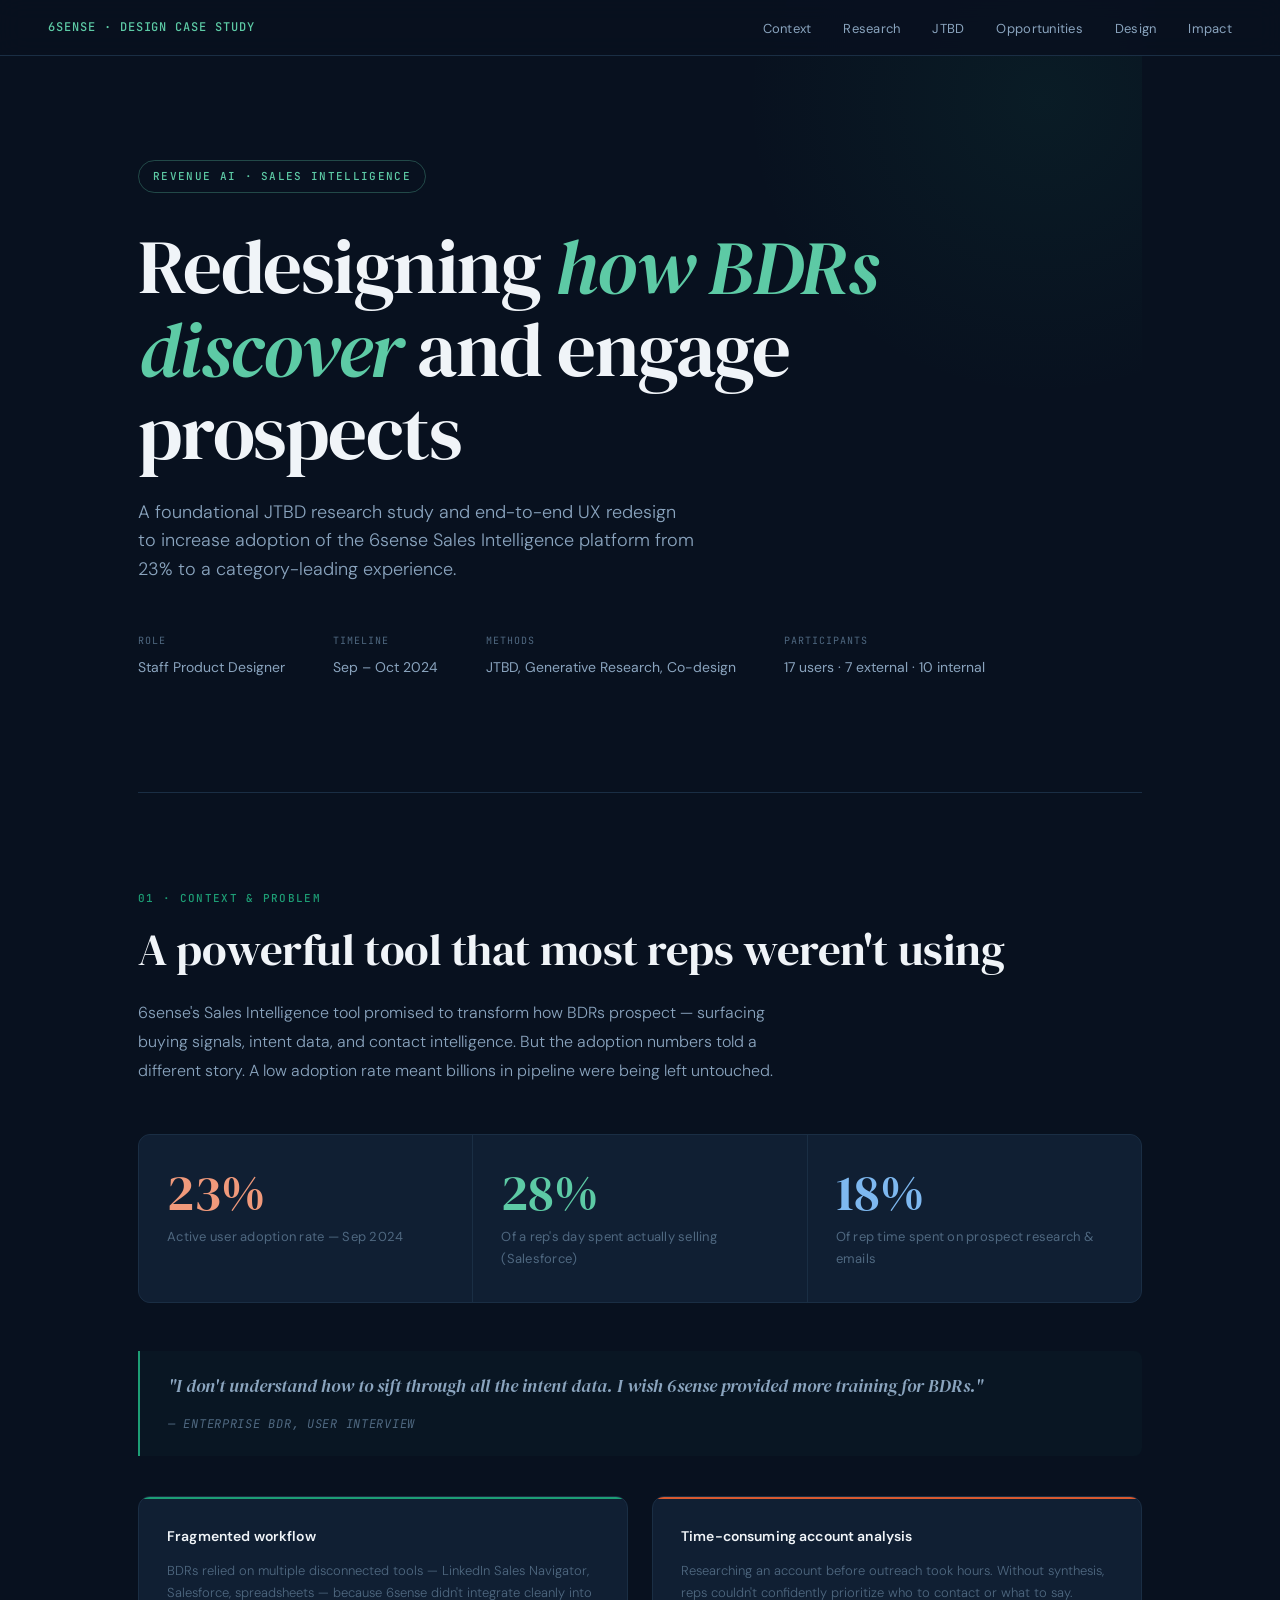
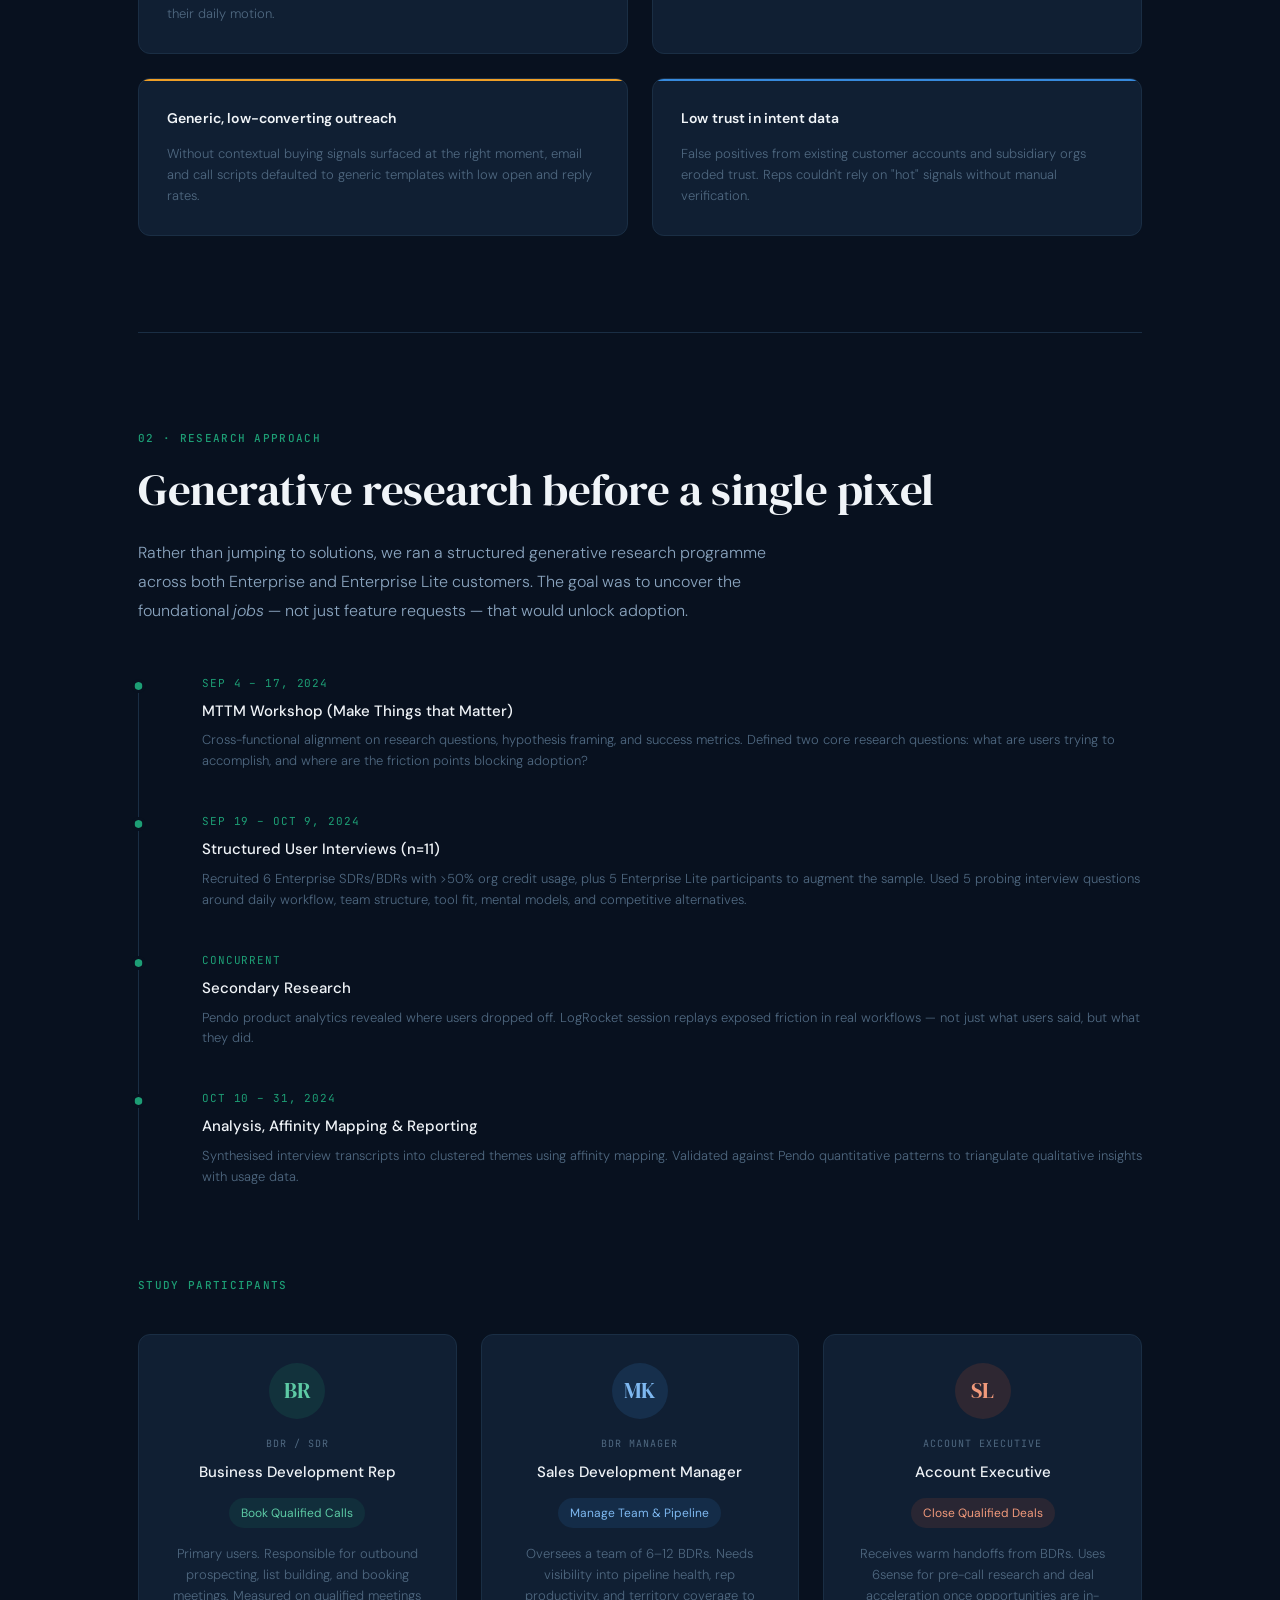
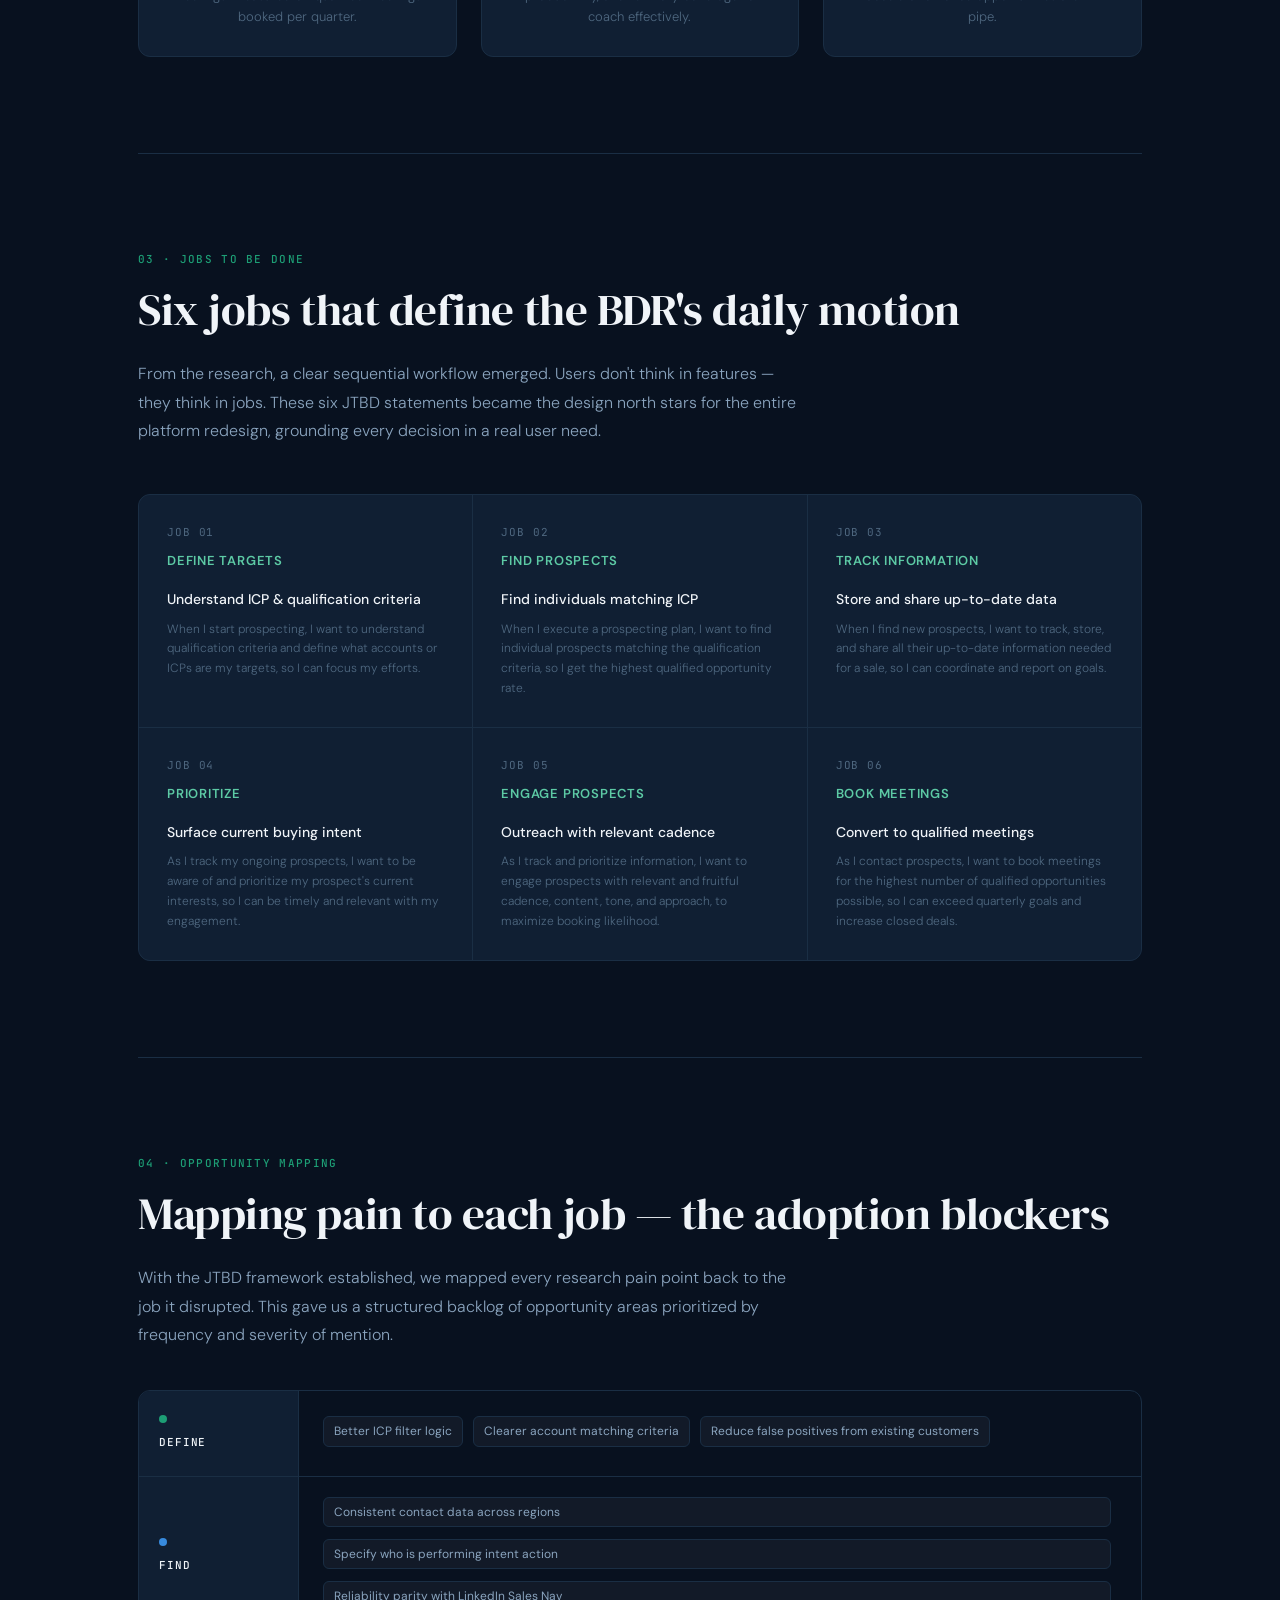
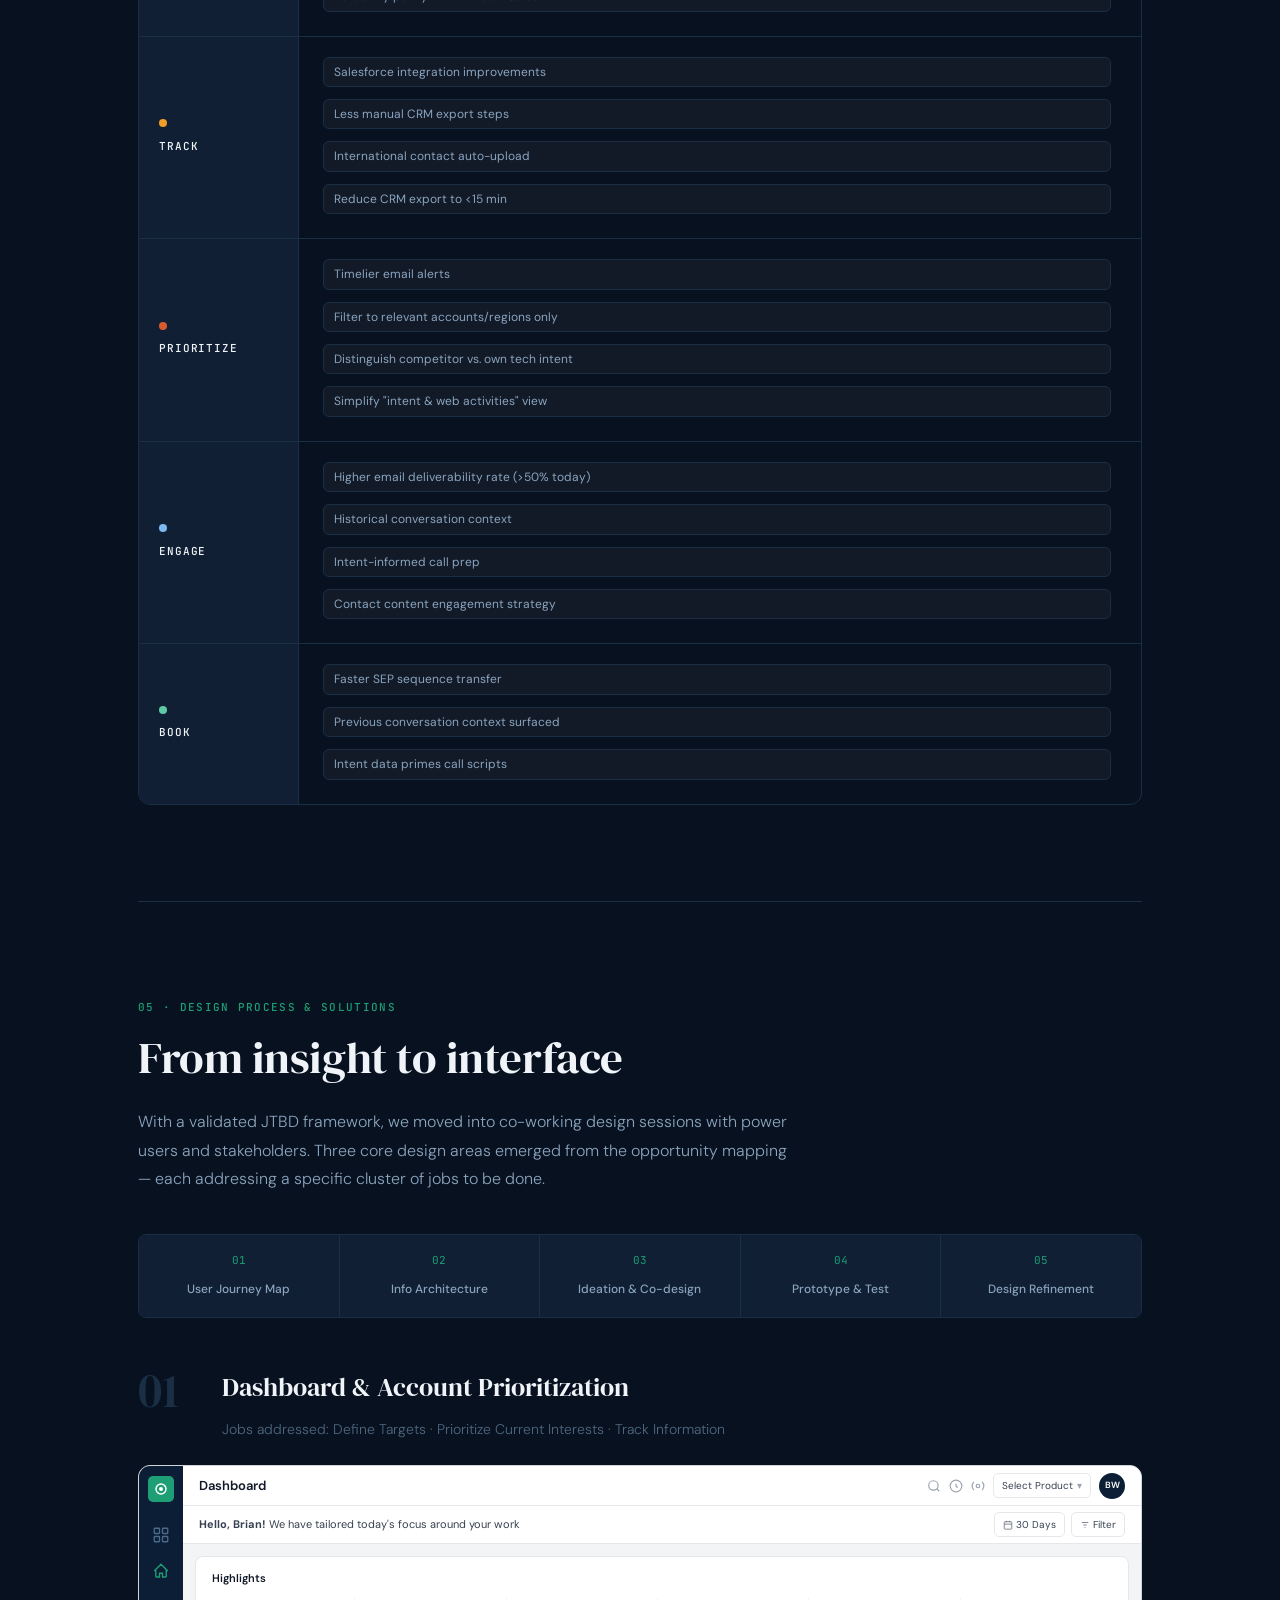
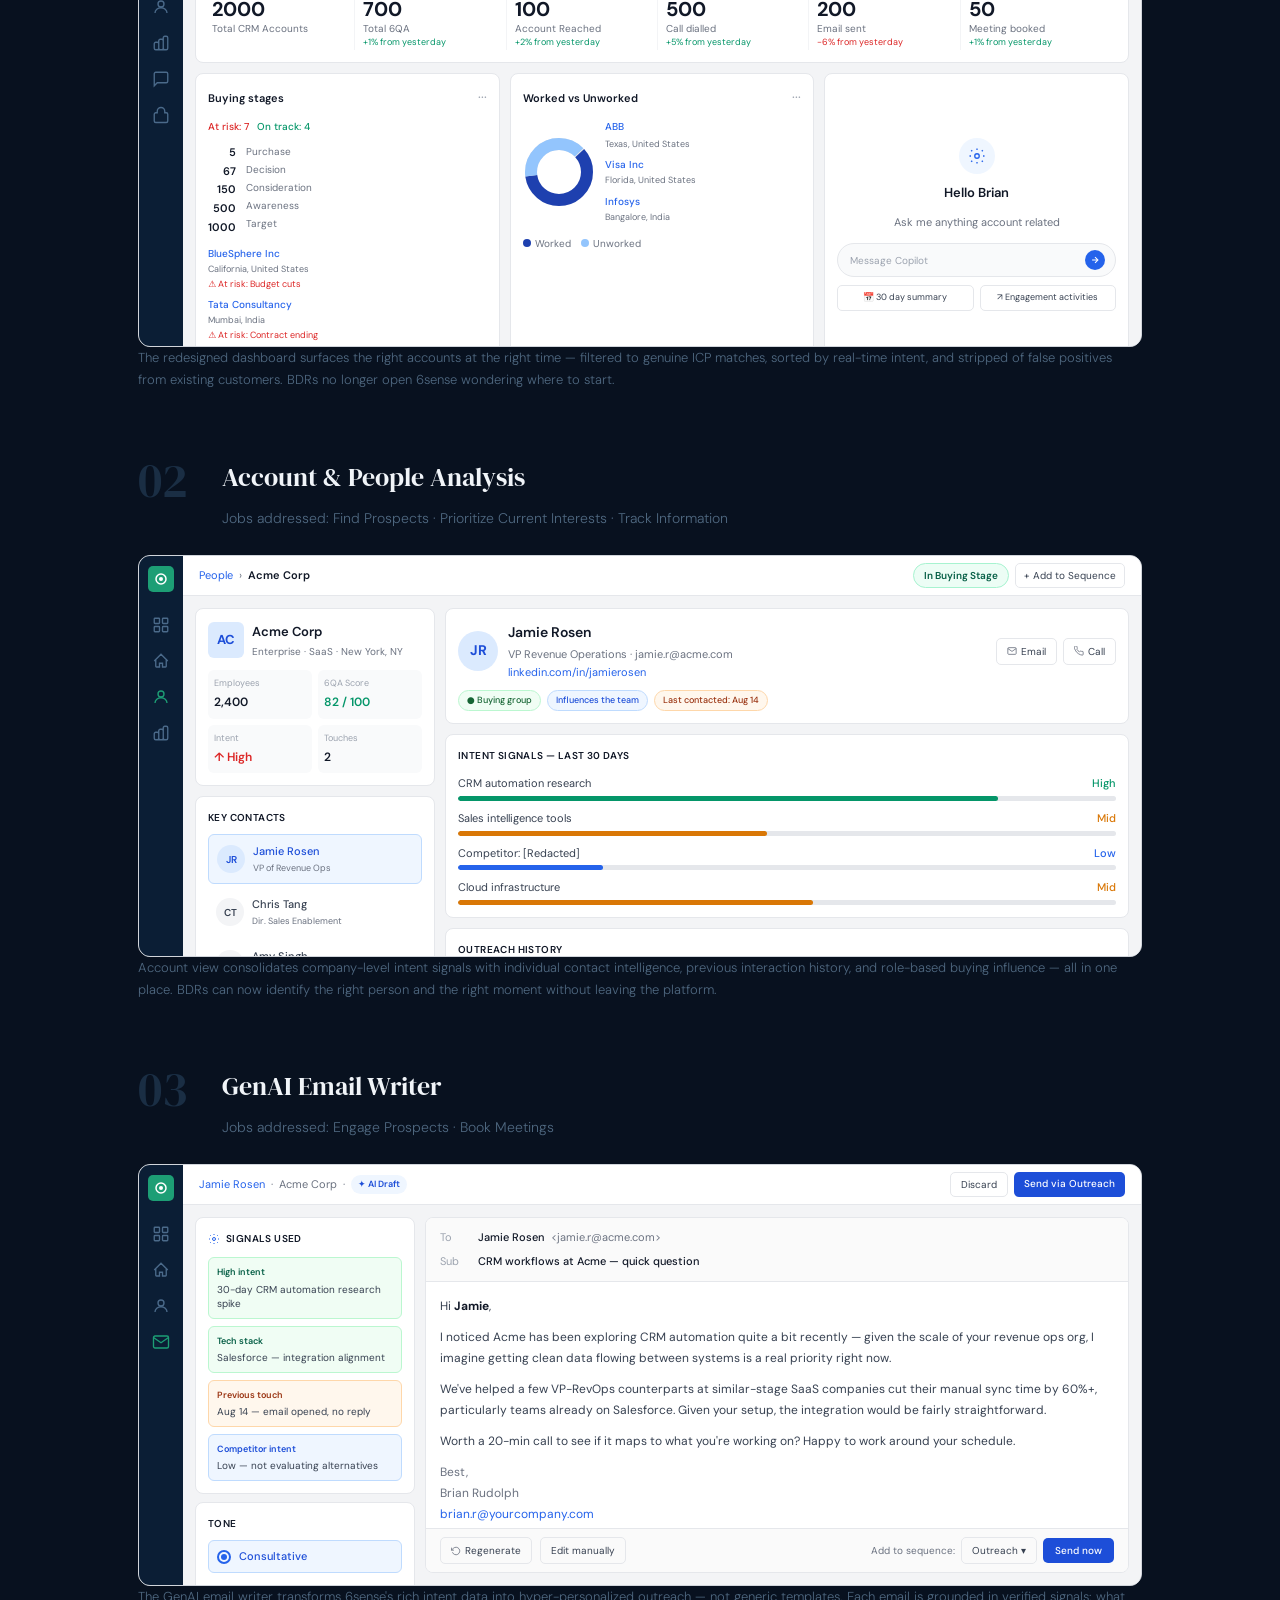
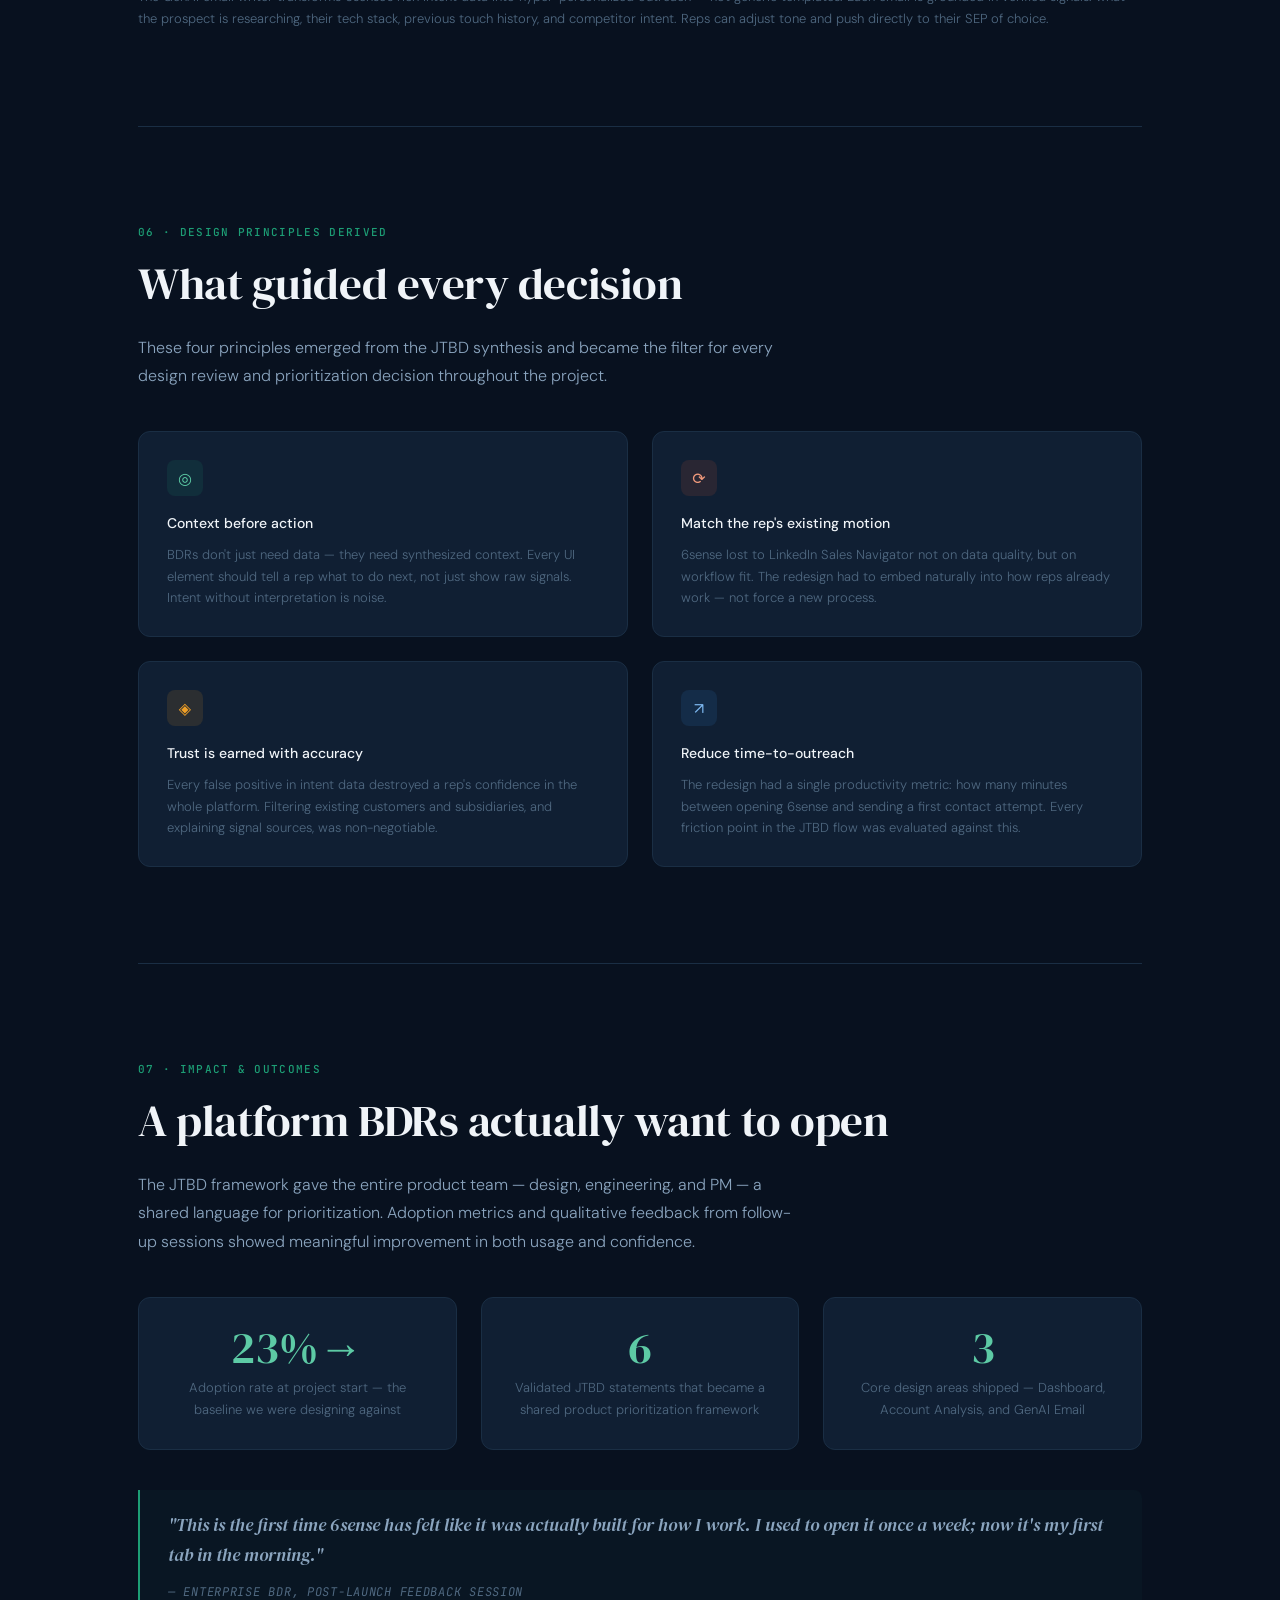
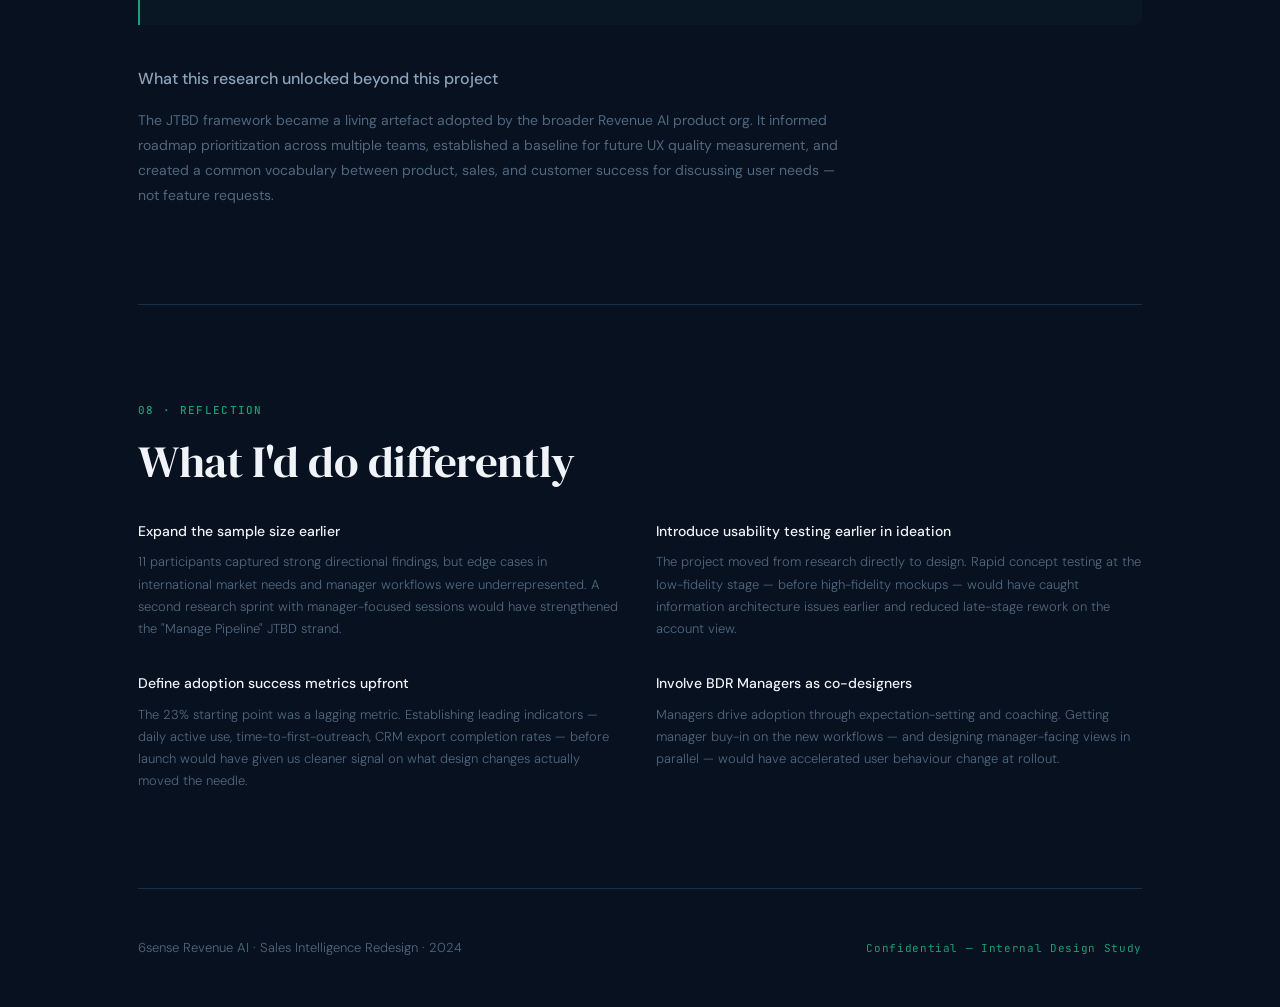
==== SourceFiles/6sense_SI_case_study.html @ 8a60b633 "uploaded new resume and cases" ====
<!DOCTYPE html>
<html lang="en">
<head>
<meta charset="UTF-8">
<meta name="viewport" content="width=device-width, initial-scale=1.0">
<title>6sense Sales Intelligence — Design Case Study</title>
<link href="https://fonts.googleapis.com/css2?family=DM+Serif+Display:ital@0;1&family=DM+Sans:wght@300;400;500;600&family=JetBrains+Mono:wght@400;500&display=swap" rel="stylesheet">
<style>
  *, *::before, *::after { box-sizing: border-box; margin: 0; padding: 0; }

  :root {
    --teal: #1D9E75;
    --teal-light: #5DCAA5;
    --teal-pale: #E1F5EE;
    --teal-deep: #0F6E56;
    --navy: #08111F;
    --navy-mid: #0D1E30;
    --navy-card: #101F33;
    --navy-border: #1A2E44;
    --text-primary: #F0F4F8;
    --text-secondary: #8AA4BE;
    --text-muted: #4F6880;
    --coral: #D85A30;
    --coral-light: #F0997B;
    --amber: #EF9F27;
    --blue: #378ADD;
    --font-display: 'DM Serif Display', Georgia, serif;
    --font-body: 'DM Sans', system-ui, sans-serif;
    --font-mono: 'JetBrains Mono', monospace;
  }

  html { scroll-behavior: smooth; }

  body {
    background: var(--navy);
    color: var(--text-primary);
    font-family: var(--font-body);
    font-size: 16px;
    line-height: 1.7;
    -webkit-font-smoothing: antialiased;
  }

  /* NAV */
  nav {
    position: fixed; top: 0; left: 0; right: 0; z-index: 100;
    background: rgba(8,17,31,0.88);
    backdrop-filter: blur(12px);
    border-bottom: 1px solid var(--navy-border);
    padding: 0 3rem;
    display: flex; align-items: center; justify-content: space-between;
    height: 56px;
  }
  .nav-logo {
    font-family: var(--font-mono);
    font-size: 12px; font-weight: 500;
    color: var(--teal-light);
    letter-spacing: 0.08em;
    text-transform: uppercase;
  }
  .nav-links {
    display: flex; gap: 2rem;
    list-style: none;
  }
  .nav-links a {
    font-size: 13px; font-weight: 400;
    color: var(--text-secondary);
    text-decoration: none;
    letter-spacing: 0.02em;
    transition: color 0.2s;
  }
  .nav-links a:hover { color: var(--text-primary); }

  /* LAYOUT */
  .page-wrap { max-width: 1100px; margin: 0 auto; padding: 0 3rem; }

  section { padding: 6rem 0; }

  /* HERO */
  .hero {
    padding-top: 10rem; padding-bottom: 7rem;
    border-bottom: 1px solid var(--navy-border);
    position: relative; overflow: hidden;
  }
  .hero::before {
    content: '';
    position: absolute; top: -200px; right: -200px;
    width: 600px; height: 600px;
    background: radial-gradient(circle, rgba(29,158,117,0.08) 0%, transparent 70%);
    pointer-events: none;
  }
  .hero-tag {
    display: inline-block;
    font-family: var(--font-mono);
    font-size: 11px; font-weight: 500;
    letter-spacing: 0.12em; text-transform: uppercase;
    color: var(--teal-light);
    border: 1px solid rgba(93,202,165,0.3);
    padding: 6px 14px; border-radius: 100px;
    margin-bottom: 2rem;
  }
  .hero h1 {
    font-family: var(--font-display);
    font-size: clamp(3rem, 6vw, 5rem);
    line-height: 1.08;
    font-weight: 400;
    letter-spacing: -0.02em;
    max-width: 780px;
    margin-bottom: 1.5rem;
  }
  .hero h1 em {
    color: var(--teal-light);
    font-style: italic;
  }
  .hero-sub {
    font-size: 18px; font-weight: 300;
    color: var(--text-secondary);
    max-width: 560px;
    line-height: 1.6;
    margin-bottom: 3rem;
  }
  .hero-meta {
    display: flex; gap: 3rem; flex-wrap: wrap;
  }
  .hero-meta-item label {
    display: block;
    font-family: var(--font-mono);
    font-size: 10px; letter-spacing: 0.1em; text-transform: uppercase;
    color: var(--text-muted); margin-bottom: 4px;
  }
  .hero-meta-item span {
    font-size: 14px; color: var(--text-secondary); font-weight: 400;
  }

  /* SECTION HEADERS */
  .section-label {
    font-family: var(--font-mono);
    font-size: 11px; font-weight: 500;
    letter-spacing: 0.12em; text-transform: uppercase;
    color: var(--teal);
    margin-bottom: 1rem;
  }
  .section-title {
    font-family: var(--font-display);
    font-size: clamp(2rem, 3.5vw, 2.8rem);
    line-height: 1.15;
    font-weight: 400;
    letter-spacing: -0.01em;
    margin-bottom: 1.5rem;
  }
  .section-body {
    font-size: 16px; font-weight: 300;
    color: var(--text-secondary);
    line-height: 1.8;
    max-width: 660px;
  }

  /* DIVIDER */
  .divider {
    border: none;
    border-top: 1px solid var(--navy-border);
    margin: 0;
  }

  /* STAT CARDS */
  .stat-grid {
    display: grid;
    grid-template-columns: repeat(3, 1fr);
    gap: 1px;
    background: var(--navy-border);
    border: 1px solid var(--navy-border);
    border-radius: 12px; overflow: hidden;
    margin: 3rem 0;
  }
  .stat-card {
    background: var(--navy-card);
    padding: 2rem 1.75rem;
  }
  .stat-card .num {
    font-family: var(--font-display);
    font-size: 3.2rem;
    line-height: 1; font-weight: 400;
    color: var(--teal-light);
    margin-bottom: 0.5rem;
  }
  .stat-card .num.warn { color: var(--coral-light); }
  .stat-card .num.blue { color: #7EB8F0; }
  .stat-card .label {
    font-size: 13px; color: var(--text-muted);
    font-weight: 400; letter-spacing: 0.02em;
  }

  /* PROBLEM PILLARS */
  .problem-grid {
    display: grid; grid-template-columns: 1fr 1fr;
    gap: 1.5rem; margin-top: 2.5rem;
  }
  .problem-card {
    background: var(--navy-card);
    border: 1px solid var(--navy-border);
    border-radius: 12px; padding: 1.75rem;
    position: relative; overflow: hidden;
  }
  .problem-card::before {
    content: '';
    position: absolute; top: 0; left: 0; right: 0;
    height: 2px;
  }
  .problem-card.p1::before { background: var(--teal); }
  .problem-card.p2::before { background: var(--coral); }
  .problem-card.p3::before { background: var(--amber); }
  .problem-card.p4::before { background: var(--blue); }
  .problem-card h4 {
    font-family: var(--font-body);
    font-size: 14px; font-weight: 600;
    color: var(--text-primary);
    margin-bottom: 0.75rem;
    letter-spacing: 0.01em;
  }
  .problem-card p {
    font-size: 13px; color: var(--text-muted);
    line-height: 1.65; font-weight: 300;
  }

  /* RESEARCH PROCESS TIMELINE */
  .timeline {
    position: relative;
    padding-left: 2rem;
    margin-top: 3rem;
  }
  .timeline::before {
    content: '';
    position: absolute; left: 0; top: 8px; bottom: 8px;
    width: 1px; background: var(--navy-border);
  }
  .tl-item {
    position: relative;
    padding: 0 0 2.5rem 2rem;
  }
  .tl-item::before {
    content: '';
    position: absolute; left: -2rem; top: 8px;
    width: 8px; height: 8px;
    border-radius: 50%;
    background: var(--teal);
    transform: translateX(-3.5px);
    outline: 3px solid var(--navy);
  }
  .tl-item .tl-date {
    font-family: var(--font-mono);
    font-size: 11px; letter-spacing: 0.08em;
    text-transform: uppercase;
    color: var(--teal);
    margin-bottom: 0.4rem;
  }
  .tl-item h4 {
    font-size: 15px; font-weight: 500;
    color: var(--text-primary); margin-bottom: 0.4rem;
  }
  .tl-item p {
    font-size: 13px; color: var(--text-muted);
    font-weight: 300; line-height: 1.6;
  }

  /* PERSONAS */
  .persona-grid {
    display: grid; grid-template-columns: repeat(3, 1fr);
    gap: 1.5rem; margin-top: 2.5rem;
  }
  .persona-card {
    background: var(--navy-card);
    border: 1px solid var(--navy-border);
    border-radius: 12px; padding: 1.75rem;
    text-align: center;
  }
  .persona-avatar {
    width: 56px; height: 56px; border-radius: 50%;
    margin: 0 auto 1rem;
    display: flex; align-items: center; justify-content: center;
    font-family: var(--font-display);
    font-size: 1.4rem; font-weight: 400;
  }
  .persona-avatar.av1 { background: rgba(29,158,117,0.15); color: var(--teal-light); }
  .persona-avatar.av2 { background: rgba(55,138,221,0.15); color: #7EB8F0; }
  .persona-avatar.av3 { background: rgba(216,90,48,0.15); color: var(--coral-light); }
  .persona-card .role {
    font-family: var(--font-mono);
    font-size: 10px; letter-spacing: 0.1em; text-transform: uppercase;
    color: var(--text-muted); margin-bottom: 0.5rem;
  }
  .persona-card h4 { font-size: 15px; font-weight: 500; margin-bottom: 0.75rem; }
  .persona-card .goal-tag {
    display: inline-block;
    font-size: 12px; font-weight: 400;
    padding: 5px 12px; border-radius: 100px;
    margin-bottom: 1rem;
  }
  .persona-card.pc1 .goal-tag { background: rgba(29,158,117,0.12); color: var(--teal-light); }
  .persona-card.pc2 .goal-tag { background: rgba(55,138,221,0.12); color: #7EB8F0; }
  .persona-card.pc3 .goal-tag { background: rgba(216,90,48,0.12); color: var(--coral-light); }
  .persona-card p { font-size: 13px; color: var(--text-muted); line-height: 1.6; font-weight: 300; }

  /* JTBD FLOW */
  .jtbd-flow {
    margin-top: 3rem;
    display: grid; grid-template-columns: repeat(3, 1fr);
    gap: 1px; background: var(--navy-border);
    border: 1px solid var(--navy-border); border-radius: 12px; overflow: hidden;
  }
  .jtbd-card {
    background: var(--navy-card);
    padding: 1.75rem;
    position: relative;
  }
  .jtbd-num {
    font-family: var(--font-mono);
    font-size: 11px; color: var(--text-muted);
    letter-spacing: 0.08em; margin-bottom: 0.5rem;
  }
  .jtbd-label {
    font-size: 13px; font-weight: 600;
    letter-spacing: 0.06em; text-transform: uppercase;
    color: var(--teal-light); margin-bottom: 1rem;
  }
  .jtbd-card h4 {
    font-size: 14px; font-weight: 500;
    color: var(--text-primary); margin-bottom: 0.5rem;
  }
  .jtbd-card p {
    font-size: 12px; color: var(--text-muted);
    line-height: 1.65; font-weight: 300;
  }

  /* OPPORTUNITIES */
  .opp-table {
    margin-top: 2.5rem;
    border: 1px solid var(--navy-border); border-radius: 12px; overflow: hidden;
  }
  .opp-row {
    display: grid; grid-template-columns: 160px 1fr;
    border-bottom: 1px solid var(--navy-border);
  }
  .opp-row:last-child { border-bottom: none; }
  .opp-phase {
    background: var(--navy-card);
    padding: 1.5rem 1.25rem;
    border-right: 1px solid var(--navy-border);
    display: flex; flex-direction: column; justify-content: center;
  }
  .opp-phase .phase-dot {
    width: 8px; height: 8px; border-radius: 50%;
    margin-bottom: 0.6rem;
  }
  .opp-phase .phase-name {
    font-family: var(--font-mono);
    font-size: 11px; letter-spacing: 0.08em;
    text-transform: uppercase; color: var(--text-primary);
    font-weight: 500;
  }
  .opp-items {
    padding: 1.25rem 1.5rem;
    display: flex; flex-direction: column; gap: 0.5rem;
    justify-content: center;
  }
  .opp-tag {
    display: inline-block;
    font-size: 12px; font-weight: 400;
    color: var(--text-secondary);
    background: rgba(255,255,255,0.04);
    border: 1px solid var(--navy-border);
    padding: 4px 10px; border-radius: 6px;
    margin-right: 6px; margin-bottom: 4px;
    white-space: nowrap;
  }

  /* DESIGN SOLUTIONS */
  .solution-block {
    margin-bottom: 4rem;
  }
  .solution-block:last-child { margin-bottom: 0; }
  .solution-header {
    display: flex; align-items: flex-start;
    gap: 1.5rem; margin-bottom: 1.5rem;
  }
  .solution-num {
    font-family: var(--font-display);
    font-size: 3rem; font-weight: 400;
    color: var(--navy-border);
    line-height: 1; min-width: 60px;
    user-select: none;
  }
  .solution-header-text h3 {
    font-family: var(--font-display);
    font-size: 1.6rem; font-weight: 400;
    color: var(--text-primary); margin-bottom: 0.5rem;
  }
  .solution-header-text p {
    font-size: 14px; color: var(--text-muted); font-weight: 300;
  }

  .mockup-frame {
    background: var(--navy-card);
    border: 1px solid var(--navy-border);
    border-radius: 12px; overflow: hidden;
    margin-bottom: 1.5rem;
  }
  .mockup-bar {
    height: 36px;
    background: var(--navy-mid);
    border-bottom: 1px solid var(--navy-border);
    display: flex; align-items: center; padding: 0 1rem; gap: 6px;
  }
  .dot { width: 10px; height: 10px; border-radius: 50%; }
  .dot.r { background: rgba(255,95,87,0.6); }
  .dot.y { background: rgba(255,189,46,0.6); }
  .dot.g { background: rgba(40,200,64,0.6); }
  .mockup-url {
    flex: 1; background: rgba(255,255,255,0.05);
    border-radius: 4px; height: 20px;
    display: flex; align-items: center; padding: 0 10px;
    font-family: var(--font-mono); font-size: 10px; color: var(--text-muted);
  }
  .mockup-body { padding: 1.5rem; }

  /* DASHBOARD MOCKUP */
  .db-grid { display: grid; grid-template-columns: 1fr 1fr 1fr; gap: 1px; }
  .db-metric {
    background: rgba(255,255,255,0.03);
    border: 1px solid var(--navy-border);
    border-radius: 8px; padding: 1rem;
  }
  .db-metric .db-label { font-size: 10px; color: var(--text-muted); letter-spacing: 0.06em; text-transform: uppercase; margin-bottom: 4px; }
  .db-metric .db-val { font-family: var(--font-display); font-size: 1.8rem; color: var(--teal-light); }
  .db-metric .db-sub { font-size: 11px; color: var(--text-muted); margin-top: 2px; }
  .db-accounts { margin-top: 1.5rem; }
  .db-row {
    display: grid; grid-template-columns: 1fr 80px 80px 90px;
    gap: 1rem; padding: 0.7rem 0;
    border-bottom: 1px solid rgba(255,255,255,0.04);
    align-items: center; font-size: 12px;
  }
  .db-row.header { color: var(--text-muted); font-size: 11px; letter-spacing: 0.04em; }
  .db-row .acct-name { font-weight: 500; color: var(--text-primary); font-size: 13px; }
  .db-row .acct-name span { display: block; font-size: 11px; color: var(--text-muted); font-weight: 300; }
  .badge {
    display: inline-block; padding: 3px 9px; border-radius: 100px;
    font-size: 11px; font-weight: 500; text-align: center;
  }
  .badge.hot { background: rgba(216,90,48,0.15); color: var(--coral-light); }
  .badge.warm { background: rgba(239,159,39,0.15); color: var(--amber); }
  .badge.cold { background: rgba(55,138,221,0.12); color: #7EB8F0; }

  /* EMAIL MOCKUP */
  .email-wrap { display: grid; grid-template-columns: 1fr 1fr; gap: 1rem; }
  .email-panel { background: rgba(255,255,255,0.025); border: 1px solid var(--navy-border); border-radius: 8px; padding: 1rem; }
  .email-panel .ep-label { font-size: 10px; color: var(--teal); letter-spacing: 0.08em; text-transform: uppercase; font-weight: 500; margin-bottom: 0.75rem; }
  .signal-item { display: flex; gap: 8px; margin-bottom: 0.6rem; align-items: flex-start; }
  .signal-dot { width: 6px; height: 6px; border-radius: 50%; background: var(--teal); margin-top: 7px; flex-shrink: 0; }
  .signal-item p { font-size: 12px; color: var(--text-muted); line-height: 1.5; }
  .email-preview { font-size: 12px; color: var(--text-secondary); line-height: 1.7; font-weight: 300; }
  .email-preview .sub { font-weight: 500; color: var(--text-primary); margin-bottom: 0.5rem; font-size: 13px; }
  .email-preview .hi { color: var(--teal-light); font-weight: 500; }

  /* INSIGHTS */
  .insight-grid {
    display: grid; grid-template-columns: 1fr 1fr;
    gap: 1.5rem; margin-top: 2.5rem;
  }
  .insight-card {
    border: 1px solid var(--navy-border);
    border-radius: 12px; padding: 1.75rem;
    background: var(--navy-card);
  }
  .insight-icon {
    width: 36px; height: 36px; border-radius: 8px;
    margin-bottom: 1rem;
    display: flex; align-items: center; justify-content: center;
    font-size: 16px;
  }
  .insight-icon.ic1 { background: rgba(29,158,117,0.12); color: var(--teal-light); }
  .insight-icon.ic2 { background: rgba(216,90,48,0.12); color: var(--coral-light); }
  .insight-icon.ic3 { background: rgba(239,159,39,0.12); color: var(--amber); }
  .insight-icon.ic4 { background: rgba(55,138,221,0.12); color: #7EB8F0; }
  .insight-card h4 { font-size: 14px; font-weight: 500; color: var(--text-primary); margin-bottom: 0.5rem; }
  .insight-card p { font-size: 13px; color: var(--text-muted); line-height: 1.65; font-weight: 300; }

  /* QUOTE BLOCK */
  .quote-block {
    border-left: 2px solid var(--teal);
    padding: 1.25rem 1.75rem;
    margin: 2rem 0;
    background: rgba(29,158,117,0.04);
    border-radius: 0 8px 8px 0;
  }
  .quote-block p {
    font-family: var(--font-display);
    font-size: 1.15rem; font-weight: 400;
    font-style: italic;
    color: var(--text-secondary); line-height: 1.6;
    margin-bottom: 0.5rem;
  }
  .quote-block cite {
    font-size: 12px; color: var(--text-muted);
    font-family: var(--font-mono);
    letter-spacing: 0.06em; text-transform: uppercase;
  }

  /* IMPACT */
  .impact-row {
    display: grid; grid-template-columns: 1fr 1fr 1fr;
    gap: 1.5rem; margin-top: 2.5rem;
  }
  .impact-card {
    background: var(--navy-card);
    border: 1px solid var(--navy-border);
    border-radius: 12px; padding: 1.75rem; text-align: center;
  }
  .impact-card .big { 
    font-family: var(--font-display);
    font-size: 2.8rem; font-weight: 400; line-height: 1;
    color: var(--teal-light); margin-bottom: 0.4rem;
  }
  .impact-card .desc { font-size: 13px; color: var(--text-muted); font-weight: 300; }

  /* PROCESS BAR */
  .process-bar {
    display: flex; gap: 0;
    margin-top: 2.5rem; margin-bottom: 3rem;
    border: 1px solid var(--navy-border); border-radius: 8px; overflow: hidden;
  }
  .process-step {
    flex: 1; padding: 1rem;
    background: var(--navy-card);
    border-right: 1px solid var(--navy-border);
    text-align: center;
    position: relative;
  }
  .process-step:last-child { border-right: none; }
  .process-step .ps-num {
    font-family: var(--font-mono);
    font-size: 11px; color: var(--teal);
    display: block; margin-bottom: 4px;
  }
  .process-step .ps-name {
    font-size: 12px; font-weight: 500;
    color: var(--text-secondary); white-space: nowrap;
  }

  /* FOOTER */
  footer {
    padding: 3rem 0;
    border-top: 1px solid var(--navy-border);
    display: flex; align-items: center; justify-content: space-between;
  }
  footer p { font-size: 13px; color: var(--text-muted); font-weight: 300; }
  .footer-tag {
    font-family: var(--font-mono);
    font-size: 11px; color: var(--teal);
    letter-spacing: 0.06em;
  }

  /* PEOPLE ANALYSIS MOCKUP */
  .people-grid { display: grid; grid-template-columns: 1fr 2fr; gap: 1rem; }
  .people-list { display: flex; flex-direction: column; gap: 6px; }
  .p-item {
    display: flex; align-items: center; gap: 10px;
    padding: 8px 10px; border-radius: 6px;
    background: rgba(255,255,255,0.03); cursor: pointer;
  }
  .p-item.active { background: rgba(29,158,117,0.1); border: 1px solid rgba(29,158,117,0.25); }
  .p-avatar {
    width: 32px; height: 32px; border-radius: 50%;
    background: rgba(29,158,117,0.15); color: var(--teal-light);
    display: flex; align-items: center; justify-content: center;
    font-size: 12px; font-weight: 500; flex-shrink: 0;
  }
  .p-info .p-name { font-size: 12px; font-weight: 500; color: var(--text-primary); }
  .p-info .p-title { font-size: 11px; color: var(--text-muted); }
  .p-detail { background: rgba(255,255,255,0.025); border: 1px solid var(--navy-border); border-radius: 8px; padding: 1rem; }
  .p-detail h5 { font-size: 13px; font-weight: 500; color: var(--teal-light); margin-bottom: 4px; }
  .p-detail .p-sub { font-size: 12px; color: var(--text-muted); margin-bottom: 1rem; }
  .intent-bar { margin-bottom: 8px; }
  .intent-bar .ib-label { font-size: 11px; color: var(--text-muted); margin-bottom: 3px; display: flex; justify-content: space-between; }
  .ib-track { height: 4px; background: rgba(255,255,255,0.06); border-radius: 100px; overflow: hidden; }
  .ib-fill { height: 100%; border-radius: 100px; }
  .ib-fill.high { background: var(--teal); width: 82%; }
  .ib-fill.med { background: var(--amber); width: 47%; }
  .ib-fill.low { background: var(--blue); width: 28%; }
</style>
</head>
<body>

<nav>
  <div class="nav-logo">6sense · Design Case Study</div>
  <ul class="nav-links">
    <li><a href="#context">Context</a></li>
    <li><a href="#research">Research</a></li>
    <li><a href="#jtbd">JTBD</a></li>
    <li><a href="#opportunities">Opportunities</a></li>
    <li><a href="#design">Design</a></li>
    <li><a href="#impact">Impact</a></li>
  </ul>
</nav>

<div class="page-wrap">

  <!-- HERO -->
  <section class="hero" id="top">
    <span class="hero-tag">Revenue AI · Sales Intelligence</span>
    <h1>Redesigning <em>how BDRs discover</em> and engage prospects</h1>
    <p class="hero-sub">A foundational JTBD research study and end-to-end UX redesign to increase adoption of the 6sense Sales Intelligence platform from 23% to a category-leading experience.</p>
    <div class="hero-meta">
      <div class="hero-meta-item">
        <label>Role</label>
        <span>Staff Product Designer</span>
      </div>
      <div class="hero-meta-item">
        <label>Timeline</label>
        <span>Sep – Oct 2024</span>
      </div>
      <div class="hero-meta-item">
        <label>Methods</label>
        <span>JTBD, Generative Research, Co-design</span>
      </div>
      <div class="hero-meta-item">
        <label>Participants</label>
        <span>17 users · 7 external · 10 internal</span>
      </div>
    </div>
  </section>

  <!-- CONTEXT -->
  <section id="context">
    <p class="section-label">01 · Context & Problem</p>
    <h2 class="section-title">A powerful tool that most reps weren't using</h2>
    <p class="section-body">6sense's Sales Intelligence tool promised to transform how BDRs prospect — surfacing buying signals, intent data, and contact intelligence. But the adoption numbers told a different story. A low adoption rate meant billions in pipeline were being left untouched.</p>

    <div class="stat-grid">
      <div class="stat-card">
        <div class="num warn">23%</div>
        <div class="label">Active user adoption rate — Sep 2024</div>
      </div>
      <div class="stat-card">
        <div class="num">28%</div>
        <div class="label">Of a rep's day spent actually selling (Salesforce)</div>
      </div>
      <div class="stat-card">
        <div class="num blue">18%</div>
        <div class="label">Of rep time spent on prospect research & emails</div>
      </div>
    </div>

    <div class="quote-block">
      <p>"I don't understand how to sift through all the intent data. I wish 6sense provided more training for BDRs."</p>
      <cite>— Enterprise BDR, User Interview</cite>
    </div>

    <div class="problem-grid">
      <div class="problem-card p1">
        <h4>Fragmented workflow</h4>
        <p>BDRs relied on multiple disconnected tools — LinkedIn Sales Navigator, Salesforce, spreadsheets — because 6sense didn't integrate cleanly into their daily motion.</p>
      </div>
      <div class="problem-card p2">
        <h4>Time-consuming account analysis</h4>
        <p>Researching an account before outreach took hours. Without synthesis, reps couldn't confidently prioritize who to contact or what to say.</p>
      </div>
      <div class="problem-card p3">
        <h4>Generic, low-converting outreach</h4>
        <p>Without contextual buying signals surfaced at the right moment, email and call scripts defaulted to generic templates with low open and reply rates.</p>
      </div>
      <div class="problem-card p4">
        <h4>Low trust in intent data</h4>
        <p>False positives from existing customer accounts and subsidiary orgs eroded trust. Reps couldn't rely on "hot" signals without manual verification.</p>
      </div>
    </div>
  </section>

  <hr class="divider">

  <!-- RESEARCH -->
  <section id="research">
    <p class="section-label">02 · Research Approach</p>
    <h2 class="section-title">Generative research before a single pixel</h2>
    <p class="section-body">Rather than jumping to solutions, we ran a structured generative research programme across both Enterprise and Enterprise Lite customers. The goal was to uncover the foundational <em>jobs</em> — not just feature requests — that would unlock adoption.</p>

    <div class="timeline">
      <div class="tl-item">
        <div class="tl-date">Sep 4 – 17, 2024</div>
        <h4>MTTM Workshop (Make Things that Matter)</h4>
        <p>Cross-functional alignment on research questions, hypothesis framing, and success metrics. Defined two core research questions: what are users trying to accomplish, and where are the friction points blocking adoption?</p>
      </div>
      <div class="tl-item">
        <div class="tl-date">Sep 19 – Oct 9, 2024</div>
        <h4>Structured User Interviews (n=11)</h4>
        <p>Recruited 6 Enterprise SDRs/BDRs with >50% org credit usage, plus 5 Enterprise Lite participants to augment the sample. Used 5 probing interview questions around daily workflow, team structure, tool fit, mental models, and competitive alternatives.</p>
      </div>
      <div class="tl-item">
        <div class="tl-date">Concurrent</div>
        <h4>Secondary Research</h4>
        <p>Pendo product analytics revealed where users dropped off. LogRocket session replays exposed friction in real workflows — not just what users said, but what they did.</p>
      </div>
      <div class="tl-item">
        <div class="tl-date">Oct 10 – 31, 2024</div>
        <h4>Analysis, Affinity Mapping & Reporting</h4>
        <p>Synthesised interview transcripts into clustered themes using affinity mapping. Validated against Pendo quantitative patterns to triangulate qualitative insights with usage data.</p>
      </div>
    </div>

    <p class="section-label" style="margin-top: 3rem;">Study participants</p>
    <div class="persona-grid">
      <div class="persona-card pc1">
        <div class="persona-avatar av1">BR</div>
        <div class="role">BDR / SDR</div>
        <h4>Business Development Rep</h4>
        <span class="goal-tag">Book Qualified Calls</span>
        <p>Primary users. Responsible for outbound prospecting, list building, and booking meetings. Measured on qualified meetings booked per quarter.</p>
      </div>
      <div class="persona-card pc2">
        <div class="persona-avatar av2">MK</div>
        <div class="role">BDR Manager</div>
        <h4>Sales Development Manager</h4>
        <span class="goal-tag">Manage Team & Pipeline</span>
        <p>Oversees a team of 6–12 BDRs. Needs visibility into pipeline health, rep productivity, and territory coverage to coach effectively.</p>
      </div>
      <div class="persona-card pc3">
        <div class="persona-avatar av3">SL</div>
        <div class="role">Account Executive</div>
        <h4>Account Executive</h4>
        <span class="goal-tag">Close Qualified Deals</span>
        <p>Receives warm handoffs from BDRs. Uses 6sense for pre-call research and deal acceleration once opportunities are in-pipe.</p>
      </div>
    </div>
  </section>

  <hr class="divider">

  <!-- JTBD -->
  <section id="jtbd">
    <p class="section-label">03 · Jobs to Be Done</p>
    <h2 class="section-title">Six jobs that define the BDR's daily motion</h2>
    <p class="section-body">From the research, a clear sequential workflow emerged. Users don't think in features — they think in jobs. These six JTBD statements became the design north stars for the entire platform redesign, grounding every decision in a real user need.</p>

    <div class="jtbd-flow">
      <div class="jtbd-card">
        <div class="jtbd-num">JOB 01</div>
        <div class="jtbd-label">Define Targets</div>
        <h4>Understand ICP & qualification criteria</h4>
        <p>When I start prospecting, I want to understand qualification criteria and define what accounts or ICPs are my targets, so I can focus my efforts.</p>
      </div>
      <div class="jtbd-card">
        <div class="jtbd-num">JOB 02</div>
        <div class="jtbd-label">Find Prospects</div>
        <h4>Find individuals matching ICP</h4>
        <p>When I execute a prospecting plan, I want to find individual prospects matching the qualification criteria, so I get the highest qualified opportunity rate.</p>
      </div>
      <div class="jtbd-card">
        <div class="jtbd-num">JOB 03</div>
        <div class="jtbd-label">Track Information</div>
        <h4>Store and share up-to-date data</h4>
        <p>When I find new prospects, I want to track, store, and share all their up-to-date information needed for a sale, so I can coordinate and report on goals.</p>
      </div>
      <div class="jtbd-card">
        <div class="jtbd-num">JOB 04</div>
        <div class="jtbd-label">Prioritize</div>
        <h4>Surface current buying intent</h4>
        <p>As I track my ongoing prospects, I want to be aware of and prioritize my prospect's current interests, so I can be timely and relevant with my engagement.</p>
      </div>
      <div class="jtbd-card">
        <div class="jtbd-num">JOB 05</div>
        <div class="jtbd-label">Engage Prospects</div>
        <h4>Outreach with relevant cadence</h4>
        <p>As I track and prioritize information, I want to engage prospects with relevant and fruitful cadence, content, tone, and approach, to maximize booking likelihood.</p>
      </div>
      <div class="jtbd-card">
        <div class="jtbd-num">JOB 06</div>
        <div class="jtbd-label">Book Meetings</div>
        <h4>Convert to qualified meetings</h4>
        <p>As I contact prospects, I want to book meetings for the highest number of qualified opportunities possible, so I can exceed quarterly goals and increase closed deals.</p>
      </div>
    </div>
  </section>

  <hr class="divider">

  <!-- OPPORTUNITIES -->
  <section id="opportunities">
    <p class="section-label">04 · Opportunity Mapping</p>
    <h2 class="section-title">Mapping pain to each job — the adoption blockers</h2>
    <p class="section-body">With the JTBD framework established, we mapped every research pain point back to the job it disrupted. This gave us a structured backlog of opportunity areas prioritized by frequency and severity of mention.</p>

    <div class="opp-table">
      <div class="opp-row">
        <div class="opp-phase">
          <div class="phase-dot" style="background:var(--teal)"></div>
          <div class="phase-name">Define</div>
        </div>
        <div class="opp-items">
          <div>
            <span class="opp-tag">Better ICP filter logic</span>
            <span class="opp-tag">Clearer account matching criteria</span>
            <span class="opp-tag">Reduce false positives from existing customers</span>
          </div>
        </div>
      </div>
      <div class="opp-row">
        <div class="opp-phase">
          <div class="phase-dot" style="background:var(--blue)"></div>
          <div class="phase-name">Find</div>
        </div>
        <div class="opp-items">
          <span class="opp-tag">Consistent contact data across regions</span>
          <span class="opp-tag">Specify who is performing intent action</span>
          <span class="opp-tag">Reliability parity with LinkedIn Sales Nav</span>
        </div>
      </div>
      <div class="opp-row">
        <div class="opp-phase">
          <div class="phase-dot" style="background:var(--amber)"></div>
          <div class="phase-name">Track</div>
        </div>
        <div class="opp-items">
          <span class="opp-tag">Salesforce integration improvements</span>
          <span class="opp-tag">Less manual CRM export steps</span>
          <span class="opp-tag">International contact auto-upload</span>
          <span class="opp-tag">Reduce CRM export to &lt;15 min</span>
        </div>
      </div>
      <div class="opp-row">
        <div class="opp-phase">
          <div class="phase-dot" style="background:var(--coral)"></div>
          <div class="phase-name">Prioritize</div>
        </div>
        <div class="opp-items">
          <span class="opp-tag">Timelier email alerts</span>
          <span class="opp-tag">Filter to relevant accounts/regions only</span>
          <span class="opp-tag">Distinguish competitor vs. own tech intent</span>
          <span class="opp-tag">Simplify "intent & web activities" view</span>
        </div>
      </div>
      <div class="opp-row">
        <div class="opp-phase">
          <div class="phase-dot" style="background:#7EB8F0"></div>
          <div class="phase-name">Engage</div>
        </div>
        <div class="opp-items">
          <span class="opp-tag">Higher email deliverability rate (&gt;50% today)</span>
          <span class="opp-tag">Historical conversation context</span>
          <span class="opp-tag">Intent-informed call prep</span>
          <span class="opp-tag">Contact content engagement strategy</span>
        </div>
      </div>
      <div class="opp-row">
        <div class="opp-phase">
          <div class="phase-dot" style="background:var(--teal-light)"></div>
          <div class="phase-name">Book</div>
        </div>
        <div class="opp-items">
          <span class="opp-tag">Faster SEP sequence transfer</span>
          <span class="opp-tag">Previous conversation context surfaced</span>
          <span class="opp-tag">Intent data primes call scripts</span>
        </div>
      </div>
    </div>
  </section>

  <hr class="divider">

  <!-- DESIGN -->
  <section id="design">
    <p class="section-label">05 · Design Process & Solutions</p>
    <h2 class="section-title">From insight to interface</h2>
    <p class="section-body">With a validated JTBD framework, we moved into co-working design sessions with power users and stakeholders. Three core design areas emerged from the opportunity mapping — each addressing a specific cluster of jobs to be done.</p>

    <div class="process-bar">
      <div class="process-step"><span class="ps-num">01</span><span class="ps-name">User Journey Map</span></div>
      <div class="process-step"><span class="ps-num">02</span><span class="ps-name">Info Architecture</span></div>
      <div class="process-step"><span class="ps-num">03</span><span class="ps-name">Ideation & Co-design</span></div>
      <div class="process-step"><span class="ps-num">04</span><span class="ps-name">Prototype & Test</span></div>
      <div class="process-step"><span class="ps-num">05</span><span class="ps-name">Design Refinement</span></div>
    </div>

    <!-- SOLUTION 1 -->
    <div class="solution-block">
      <div class="solution-header">
        <div class="solution-num">01</div>
        <div class="solution-header-text">
          <h3>Dashboard & Account Prioritization</h3>
          <p>Jobs addressed: Define Targets · Prioritize Current Interests · Track Information</p>
        </div>
      </div>

      <!-- 6sense authentic light-theme dashboard mockup -->
      <div style="border:1px solid #D1D5DB;border-radius:12px;overflow:hidden;background:#F3F4F6;font-family:'DM Sans',system-ui,sans-serif;">
        <!-- App shell: sidebar + main -->
        <div style="display:flex;height:480px;">

          <!-- Left sidebar -->
          <div style="width:44px;background:#0B1E35;display:flex;flex-direction:column;align-items:center;padding:10px 0;gap:18px;flex-shrink:0;">
            <!-- Logo -->
            <div style="width:26px;height:26px;background:#1D9E75;border-radius:5px;display:flex;align-items:center;justify-content:center;margin-bottom:6px;">
              <svg width="14" height="14" viewBox="0 0 14 14" fill="none"><circle cx="7" cy="7" r="5" stroke="white" stroke-width="1.5"/><circle cx="7" cy="7" r="2" fill="white"/></svg>
            </div>
            <svg width="18" height="18" fill="none" viewBox="0 0 24 24" stroke="#4B6A8A" stroke-width="1.8"><rect x="3" y="3" width="7" height="7" rx="1"/><rect x="14" y="3" width="7" height="7" rx="1"/><rect x="3" y="14" width="7" height="7" rx="1"/><rect x="14" y="14" width="7" height="7" rx="1"/></svg>
            <svg width="18" height="18" fill="none" viewBox="0 0 24 24" stroke="#1D9E75" stroke-width="1.8"><path d="M3 12l9-9 9 9M5 10v9a1 1 0 001 1h4v-5h4v5h4a1 1 0 001-1v-9"/></svg>
            <svg width="18" height="18" fill="none" viewBox="0 0 24 24" stroke="#4B6A8A" stroke-width="1.8"><circle cx="12" cy="8" r="4"/><path d="M4 20c0-4 3.6-7 8-7s8 3 8 7"/></svg>
            <svg width="18" height="18" fill="none" viewBox="0 0 24 24" stroke="#4B6A8A" stroke-width="1.8"><path d="M9 19v-6a2 2 0 00-2-2H5a2 2 0 00-2 2v6a2 2 0 002 2h2a2 2 0 002-2zm0 0V9a2 2 0 012-2h2a2 2 0 012 2v10m-6 0a2 2 0 002 2h2a2 2 0 002-2m0 0V5a2 2 0 012-2h2a2 2 0 012 2v14a2 2 0 01-2 2h-2a2 2 0 01-2-2z"/></svg>
            <svg width="18" height="18" fill="none" viewBox="0 0 24 24" stroke="#4B6A8A" stroke-width="1.8"><path d="M21 15a2 2 0 01-2 2H7l-4 4V5a2 2 0 012-2h14a2 2 0 012 2z"/></svg>
            <svg width="18" height="18" fill="none" viewBox="0 0 24 24" stroke="#4B6A8A" stroke-width="1.8"><path d="M12 2a5 5 0 00-5 5v2H5a2 2 0 00-2 2v9a2 2 0 002 2h14a2 2 0 002-2v-9a2 2 0 00-2-2h-2V7a5 5 0 00-5-5z"/></svg>
          </div>

          <!-- Main content -->
          <div style="flex:1;overflow:hidden;display:flex;flex-direction:column;">

            <!-- Top header -->
            <div style="background:#fff;border-bottom:1px solid #E5E7EB;padding:0 16px;height:40px;display:flex;align-items:center;justify-content:space-between;flex-shrink:0;">
              <div style="display:flex;align-items:center;gap:12px;">
                <span style="font-size:13px;font-weight:600;color:#111827;">Dashboard</span>
              </div>
              <div style="display:flex;align-items:center;gap:8px;">
                <svg width="14" height="14" fill="none" viewBox="0 0 24 24" stroke="#9CA3AF" stroke-width="2"><circle cx="11" cy="11" r="8"/><path d="M21 21l-4.35-4.35"/></svg>
                <svg width="14" height="14" fill="none" viewBox="0 0 24 24" stroke="#9CA3AF" stroke-width="2"><circle cx="12" cy="12" r="10"/><path d="M12 8v4l3 3"/></svg>
                <svg width="14" height="14" fill="none" viewBox="0 0 24 24" stroke="#9CA3AF" stroke-width="2"><circle cx="12" cy="12" r="3"/><path d="M19.07 4.93a10 10 0 010 14.14M4.93 4.93a10 10 0 000 14.14"/></svg>
                <div style="border:1px solid #E5E7EB;border-radius:5px;padding:3px 8px;font-size:10px;color:#374151;display:flex;align-items:center;gap:4px;">Select Product <span style="color:#9CA3AF;">▾</span></div>
                <div style="width:26px;height:26px;background:#0B1E35;border-radius:50%;display:flex;align-items:center;justify-content:center;font-size:9px;color:#fff;font-weight:600;">BW</div>
              </div>
            </div>

            <!-- Greeting bar -->
            <div style="background:#fff;border-bottom:1px solid #E5E7EB;padding:6px 16px;display:flex;align-items:center;justify-content:space-between;flex-shrink:0;">
              <span style="font-size:11px;color:#374151;"><strong>Hello, Brian!</strong> We have tailored today's focus around your work</span>
              <div style="display:flex;gap:6px;align-items:center;">
                <div style="border:1px solid #E5E7EB;border-radius:5px;padding:3px 8px;font-size:10px;color:#374151;display:flex;align-items:center;gap:3px;"><svg width="10" height="10" fill="none" viewBox="0 0 24 24" stroke="#6B7280" stroke-width="2"><rect x="3" y="4" width="18" height="18" rx="2"/><path d="M16 2v4M8 2v4M3 10h18"/></svg> 30 Days</div>
                <div style="border:1px solid #E5E7EB;border-radius:5px;padding:3px 8px;font-size:10px;color:#374151;display:flex;align-items:center;gap:3px;"><svg width="10" height="10" fill="none" viewBox="0 0 24 24" stroke="#6B7280" stroke-width="2"><path d="M4 6h16M8 12h8M11 18h2"/></svg> Filter</div>
              </div>
            </div>

            <!-- Scrollable body -->
            <div style="flex:1;overflow-y:auto;padding:12px;display:flex;flex-direction:column;gap:10px;background:#F3F4F6;">

              <!-- Highlights -->
              <div style="background:#fff;border:1px solid #E5E7EB;border-radius:8px;padding:12px 16px;">
                <div style="font-size:11px;font-weight:600;color:#111827;margin-bottom:10px;">Highlights</div>
                <div style="display:grid;grid-template-columns:repeat(6,1fr);gap:8px;">
                  <div style="border-right:1px solid #F3F4F6;padding-right:8px;">
                    <div style="font-size:20px;font-weight:700;color:#111827;line-height:1.1;">2000</div>
                    <div style="font-size:10px;color:#6B7280;margin-top:2px;line-height:1.3;">Total CRM Accounts</div>
                  </div>
                  <div style="border-right:1px solid #F3F4F6;padding-right:8px;">
                    <div style="font-size:20px;font-weight:700;color:#111827;line-height:1.1;">700</div>
                    <div style="font-size:10px;color:#6B7280;margin-top:2px;line-height:1.3;">Total 6QA</div>
                    <div style="font-size:9px;color:#059669;">+1% from yesterday</div>
                  </div>
                  <div style="border-right:1px solid #F3F4F6;padding-right:8px;">
                    <div style="font-size:20px;font-weight:700;color:#111827;line-height:1.1;">100</div>
                    <div style="font-size:10px;color:#6B7280;margin-top:2px;line-height:1.3;">Account Reached</div>
                    <div style="font-size:9px;color:#059669;">+2% from yesterday</div>
                  </div>
                  <div style="border-right:1px solid #F3F4F6;padding-right:8px;">
                    <div style="font-size:20px;font-weight:700;color:#111827;line-height:1.1;">500</div>
                    <div style="font-size:10px;color:#6B7280;margin-top:2px;line-height:1.3;">Call dialled</div>
                    <div style="font-size:9px;color:#059669;">+5% from yesterday</div>
                  </div>
                  <div style="border-right:1px solid #F3F4F6;padding-right:8px;">
                    <div style="font-size:20px;font-weight:700;color:#111827;line-height:1.1;">200</div>
                    <div style="font-size:10px;color:#6B7280;margin-top:2px;line-height:1.3;">Email sent</div>
                    <div style="font-size:9px;color:#DC2626;">-6% from yesterday</div>
                  </div>
                  <div>
                    <div style="font-size:20px;font-weight:700;color:#111827;line-height:1.1;">50</div>
                    <div style="font-size:10px;color:#6B7280;margin-top:2px;line-height:1.3;">Meeting booked</div>
                    <div style="font-size:9px;color:#059669;">+1% from yesterday</div>
                  </div>
                </div>
              </div>

              <!-- Mid row: Buying stages | Worked vs Unworked | Copilot -->
              <div style="display:grid;grid-template-columns:1fr 1fr 1fr;gap:10px;">

                <!-- Buying stages -->
                <div style="background:#fff;border:1px solid #E5E7EB;border-radius:8px;padding:12px;">
                  <div style="display:flex;justify-content:space-between;align-items:center;margin-bottom:8px;">
                    <span style="font-size:11px;font-weight:600;color:#111827;">Buying stages</span>
                    <span style="font-size:14px;color:#9CA3AF;cursor:pointer;">···</span>
                  </div>
                  <div style="display:flex;gap:8px;margin-bottom:8px;">
                    <span style="font-size:10px;color:#DC2626;font-weight:500;">At risk: 7</span>
                    <span style="font-size:10px;color:#059669;font-weight:500;">On track: 4</span>
                  </div>
                  <div style="display:grid;grid-template-columns:auto 1fr;gap:4px 10px;align-items:start;">
                    <div style="text-align:right;">
                      <div style="font-size:11px;font-weight:600;color:#111827;">5</div>
                      <div style="font-size:11px;font-weight:600;color:#111827;">67</div>
                      <div style="font-size:11px;font-weight:600;color:#111827;">150</div>
                      <div style="font-size:11px;font-weight:600;color:#111827;">500</div>
                      <div style="font-size:11px;font-weight:600;color:#111827;">1000</div>
                    </div>
                    <div>
                      <div style="font-size:10px;color:#6B7280;line-height:1.8;">Purchase</div>
                      <div style="font-size:10px;color:#6B7280;line-height:1.8;">Decision</div>
                      <div style="font-size:10px;color:#6B7280;line-height:1.8;">Consideration</div>
                      <div style="font-size:10px;color:#6B7280;line-height:1.8;">Awareness</div>
                      <div style="font-size:10px;color:#6B7280;line-height:1.8;">Target</div>
                    </div>
                  </div>
                  <div style="margin-top:8px;">
                    <div style="font-size:10px;color:#2563EB;font-weight:500;cursor:pointer;">BlueSphere Inc</div>
                    <div style="font-size:9px;color:#6B7280;">California, United States</div>
                    <div style="font-size:9px;color:#DC2626;">⚠ At risk: Budget cuts</div>
                    <div style="font-size:10px;color:#2563EB;font-weight:500;cursor:pointer;margin-top:4px;">Tata Consultancy</div>
                    <div style="font-size:9px;color:#6B7280;">Mumbai, India</div>
                    <div style="font-size:9px;color:#DC2626;">⚠ At risk: Contract ending</div>
                    <div style="font-size:10px;color:#2563EB;font-weight:500;cursor:pointer;margin-top:2px;">VIEW ALL ›</div>
                  </div>
                </div>

                <!-- Worked vs Unworked -->
                <div style="background:#fff;border:1px solid #E5E7EB;border-radius:8px;padding:12px;">
                  <div style="display:flex;justify-content:space-between;align-items:center;margin-bottom:8px;">
                    <span style="font-size:11px;font-weight:600;color:#111827;">Worked vs Unworked</span>
                    <span style="font-size:14px;color:#9CA3AF;cursor:pointer;">···</span>
                  </div>
                  <!-- Donut chart SVG -->
                  <div style="display:flex;align-items:center;gap:10px;">
                    <svg width="72" height="72" viewBox="0 0 72 72">
                      <circle cx="36" cy="36" r="28" fill="none" stroke="#E5E7EB" stroke-width="12"/>
                      <circle cx="36" cy="36" r="28" fill="none" stroke="#1E40AF" stroke-width="12" stroke-dasharray="105 71" stroke-dashoffset="21" stroke-linecap="butt"/>
                      <circle cx="36" cy="36" r="28" fill="none" stroke="#93C5FD" stroke-width="12" stroke-dasharray="70 106" stroke-dashoffset="-84" stroke-linecap="butt"/>
                    </svg>
                    <div>
                      <div style="font-size:10px;color:#2563EB;font-weight:500;cursor:pointer;margin-bottom:2px;">ABB</div>
                      <div style="font-size:9px;color:#6B7280;">Texas, United States</div>
                      <div style="font-size:10px;color:#2563EB;font-weight:500;cursor:pointer;margin-top:4px;">Visa Inc</div>
                      <div style="font-size:9px;color:#6B7280;">Florida, United States</div>
                      <div style="font-size:10px;color:#2563EB;font-weight:500;cursor:pointer;margin-top:4px;">Infosys</div>
                      <div style="font-size:9px;color:#6B7280;">Bangalore, India</div>
                    </div>
                  </div>
                  <div style="display:flex;gap:10px;margin-top:10px;">
                    <div style="display:flex;align-items:center;gap:4px;font-size:10px;color:#6B7280;"><span style="width:8px;height:8px;border-radius:50%;background:#1E40AF;display:inline-block;"></span>Worked</div>
                    <div style="display:flex;align-items:center;gap:4px;font-size:10px;color:#6B7280;"><span style="width:8px;height:8px;border-radius:50%;background:#93C5FD;display:inline-block;"></span>Unworked</div>
                  </div>
                </div>

                <!-- AI Copilot -->
                <div style="background:#fff;border:1px solid #E5E7EB;border-radius:8px;padding:12px;display:flex;flex-direction:column;align-items:center;justify-content:center;text-align:center;gap:8px;">
                  <div style="width:36px;height:36px;background:#EFF6FF;border-radius:50%;display:flex;align-items:center;justify-content:center;">
                    <svg width="18" height="18" fill="none" viewBox="0 0 24 24" stroke="#2563EB" stroke-width="1.8"><circle cx="12" cy="12" r="3"/><path d="M12 2v2M12 20v2M4.22 4.22l1.42 1.42M18.36 18.36l1.42 1.42M2 12h2M20 12h2M4.22 19.78l1.42-1.42M18.36 5.64l1.42-1.42"/></svg>
                  </div>
                  <div style="font-size:13px;font-weight:600;color:#111827;">Hello Brian</div>
                  <div style="font-size:11px;color:#6B7280;">Ask me anything account related</div>
                  <div style="width:100%;border:1px solid #E5E7EB;border-radius:20px;padding:6px 10px 6px 12px;display:flex;align-items:center;gap:6px;background:#F9FAFB;margin-top:4px;">
                    <span style="font-size:10px;color:#9CA3AF;flex:1;text-align:left;">Message Copilot</span>
                    <div style="width:20px;height:20px;background:#2563EB;border-radius:50%;display:flex;align-items:center;justify-content:center;flex-shrink:0;">
                      <svg width="10" height="10" fill="none" viewBox="0 0 24 24" stroke="white" stroke-width="2.5"><path d="M5 12h14M12 5l7 7-7 7"/></svg>
                    </div>
                  </div>
                  <div style="display:flex;gap:6px;width:100%;">
                    <div style="flex:1;border:1px solid #E5E7EB;border-radius:5px;padding:4px 6px;font-size:9px;color:#374151;text-align:center;cursor:pointer;">📅 30 day summary</div>
                    <div style="flex:1;border:1px solid #E5E7EB;border-radius:5px;padding:4px 6px;font-size:9px;color:#374151;text-align:center;cursor:pointer;">↗ Engagement activities</div>
                  </div>
                </div>

              </div>

              <!-- Bottom row: Engaged People | Discover Contact -->
              <div style="display:grid;grid-template-columns:1fr 1fr;gap:10px;">

                <!-- Engaged People -->
                <div style="background:#fff;border:1px solid #E5E7EB;border-radius:8px;padding:12px;">
                  <div style="display:flex;justify-content:space-between;align-items:center;margin-bottom:10px;">
                    <span style="font-size:11px;font-weight:600;color:#111827;">Engaged People</span>
                    <span style="font-size:14px;color:#9CA3AF;cursor:pointer;">···</span>
                  </div>
                  <div style="display:grid;grid-template-columns:1fr 1fr;gap:12px;">
                    <div>
                      <div style="display:inline-block;background:#ECFDF5;color:#065F46;font-size:9px;font-weight:600;padding:2px 7px;border-radius:100px;margin-bottom:6px;">● Reach Out</div>
                      <div style="margin-bottom:6px;">
                        <div style="font-size:11px;color:#2563EB;font-weight:500;cursor:pointer;">Daniel Mcfarland</div>
                        <div style="font-size:9px;color:#6B7280;">Director, GTM Enablement, Google</div>
                        <div style="font-size:9px;color:#6B7280;">○ Influences the team &nbsp;○ Buying group</div>
                      </div>
                      <div style="margin-bottom:6px;">
                        <div style="font-size:11px;color:#2563EB;font-weight:500;cursor:pointer;">Somen Dutta</div>
                        <div style="font-size:9px;color:#6B7280;">Director, GTM Enablement, Google</div>
                        <div style="font-size:9px;color:#6B7280;">○ Influences the team</div>
                      </div>
                      <div>
                        <div style="font-size:11px;color:#2563EB;font-weight:500;cursor:pointer;">Eva White</div>
                        <div style="font-size:9px;color:#6B7280;">Director, GTM Enablement, Google</div>
                      </div>
                    </div>
                    <div>
                      <div style="display:inline-block;background:#FFF7ED;color:#9A3412;font-size:9px;font-weight:600;padding:2px 7px;border-radius:100px;margin-bottom:6px;">● Follow Up</div>
                      <div style="margin-bottom:6px;">
                        <div style="font-size:11px;color:#2563EB;font-weight:500;cursor:pointer;">Alex Donner</div>
                        <div style="font-size:9px;color:#6B7280;">Director, GTM Enablement, Google</div>
                        <div style="font-size:9px;color:#6B7280;">○ Buying group</div>
                      </div>
                      <div style="margin-bottom:6px;">
                        <div style="font-size:11px;color:#2563EB;font-weight:500;cursor:pointer;">Stanley Morgan</div>
                        <div style="font-size:9px;color:#6B7280;">Director, GTM Enablement, Google</div>
                        <div style="font-size:9px;color:#6B7280;">○ Influences the team</div>
                      </div>
                      <div>
                        <div style="font-size:11px;color:#2563EB;font-weight:500;cursor:pointer;">Sonam Wang</div>
                        <div style="font-size:9px;color:#6B7280;">Director, GTM Enablement, Google</div>
                      </div>
                    </div>
                  </div>
                  <div style="font-size:10px;color:#2563EB;font-weight:500;cursor:pointer;margin-top:8px;">VIEW ALL ›</div>
                </div>

                <!-- Discover Contact -->
                <div style="background:#fff;border:1px solid #E5E7EB;border-radius:8px;padding:12px;">
                  <div style="display:flex;justify-content:space-between;align-items:center;margin-bottom:10px;">
                    <span style="font-size:11px;font-weight:600;color:#111827;">Discover Contact</span>
                  </div>
                  <div style="border:1px solid #E5E7EB;border-radius:8px;padding:10px;">
                    <div style="display:flex;justify-content:space-between;align-items:flex-start;margin-bottom:6px;">
                      <div>
                        <div style="font-size:11px;font-weight:600;color:#2563EB;cursor:pointer;">Walter Biles</div>
                        <div style="font-size:10px;color:#6B7280;">Senior Director, GRM, Adobe</div>
                      </div>
                      <div style="display:flex;gap:4px;">
                        <svg width="12" height="12" fill="none" viewBox="0 0 24 24" stroke="#9CA3AF" stroke-width="2"><path d="M18 13v6a2 2 0 01-2 2H5a2 2 0 01-2-2V8a2 2 0 012-2h6"/><polyline points="15,3 21,3 21,9"/><line x1="10" y1="14" x2="21" y2="3"/></svg>
                        <svg width="12" height="12" fill="none" viewBox="0 0 24 24" stroke="#9CA3AF" stroke-width="2"><rect x="2" y="3" width="20" height="14" rx="2"/><path d="M8 21h8m-4-4v4"/></svg>
                      </div>
                    </div>
                    <div style="font-size:10px;color:#374151;line-height:1.55;">Walter White has shown a sustained spike in interest around AI-led retail operations and cloud cost optimization, with steady engagement across campaigns and solution pages. No sales activity logged in the past month. Recently appointed Head of Enterprise Tech could signal upcoming buying motion.</div>
                    <div style="display:flex;align-items:center;gap:4px;margin-top:8px;">
                      <svg width="10" height="10" fill="none" viewBox="0 0 24 24" stroke="#2563EB" stroke-width="2"><polyline points="23 7 13 17 8 12 1 18"/><polyline points="17 7 23 7 23 13"/></svg>
                      <span style="font-size:9px;color:#2563EB;font-weight:500;">Spiking engagement</span>
                    </div>
                    <div style="display:flex;gap:6px;margin-top:8px;justify-content:flex-end;">
                      <div style="width:22px;height:22px;border:1px solid #E5E7EB;border-radius:50%;display:flex;align-items:center;justify-content:center;cursor:pointer;">
                        <svg width="10" height="10" fill="none" viewBox="0 0 24 24" stroke="#6B7280" stroke-width="2"><path d="M18 6L6 18M6 6l12 12"/></svg>
                      </div>
                      <div style="width:22px;height:22px;border:1px solid #E5E7EB;border-radius:50%;display:flex;align-items:center;justify-content:center;cursor:pointer;">
                        <svg width="10" height="10" fill="none" viewBox="0 0 24 24" stroke="#6B7280" stroke-width="2"><path d="M20.84 4.61a5.5 5.5 0 00-7.78 0L12 5.67l-1.06-1.06a5.5 5.5 0 00-7.78 7.78L12 21.23l8.84-8.84a5.5 5.5 0 000-7.78z"/></svg>
                      </div>
                      <div style="width:22px;height:22px;border:1px solid #E5E7EB;border-radius:50%;display:flex;align-items:center;justify-content:center;cursor:pointer;">
                        <svg width="10" height="10" fill="none" viewBox="0 0 24 24" stroke="#6B7280" stroke-width="2"><path d="M9 18V5l12-2v13"/><circle cx="6" cy="18" r="3"/><circle cx="18" cy="16" r="3"/></svg>
                      </div>
                    </div>
                  </div>
                </div>

              </div>
            </div><!-- /scrollable body -->
          </div><!-- /main content -->
        </div><!-- /app shell -->
      </div>
      <p style="font-size:13px;color:var(--text-muted);font-weight:300;line-height:1.7;">The redesigned dashboard surfaces the right accounts at the right time — filtered to genuine ICP matches, sorted by real-time intent, and stripped of false positives from existing customers. BDRs no longer open 6sense wondering where to start.</p>
    </div>

    <!-- SOLUTION 2 -->
    <div class="solution-block">
      <div class="solution-header">
        <div class="solution-num">02</div>
        <div class="solution-header-text">
          <h3>Account & People Analysis</h3>
          <p>Jobs addressed: Find Prospects · Prioritize Current Interests · Track Information</p>
        </div>
      </div>

      <!-- 6sense authentic light-theme account & people mockup -->
      <div style="border:1px solid #D1D5DB;border-radius:12px;overflow:hidden;background:#F3F4F6;font-family:'DM Sans',system-ui,sans-serif;">
        <div style="display:flex;height:400px;">
          <!-- Sidebar -->
          <div style="width:44px;background:#0B1E35;display:flex;flex-direction:column;align-items:center;padding:10px 0;gap:18px;flex-shrink:0;">
            <div style="width:26px;height:26px;background:#1D9E75;border-radius:5px;display:flex;align-items:center;justify-content:center;margin-bottom:6px;">
              <svg width="14" height="14" viewBox="0 0 14 14" fill="none"><circle cx="7" cy="7" r="5" stroke="white" stroke-width="1.5"/><circle cx="7" cy="7" r="2" fill="white"/></svg>
            </div>
            <svg width="18" height="18" fill="none" viewBox="0 0 24 24" stroke="#4B6A8A" stroke-width="1.8"><rect x="3" y="3" width="7" height="7" rx="1"/><rect x="14" y="3" width="7" height="7" rx="1"/><rect x="3" y="14" width="7" height="7" rx="1"/><rect x="14" y="14" width="7" height="7" rx="1"/></svg>
            <svg width="18" height="18" fill="none" viewBox="0 0 24 24" stroke="#4B6A8A" stroke-width="1.8"><path d="M3 12l9-9 9 9M5 10v9a1 1 0 001 1h4v-5h4v5h4a1 1 0 001-1v-9"/></svg>
            <svg width="18" height="18" fill="none" viewBox="0 0 24 24" stroke="#1D9E75" stroke-width="1.8"><circle cx="12" cy="8" r="4"/><path d="M4 20c0-4 3.6-7 8-7s8 3 8 7"/></svg>
            <svg width="18" height="18" fill="none" viewBox="0 0 24 24" stroke="#4B6A8A" stroke-width="1.8"><path d="M9 19v-6a2 2 0 00-2-2H5a2 2 0 00-2 2v6a2 2 0 002 2h2a2 2 0 002-2zm0 0V9a2 2 0 012-2h2a2 2 0 012 2v10m-6 0a2 2 0 002 2h2a2 2 0 002-2m0 0V5a2 2 0 012-2h2a2 2 0 012 2v14a2 2 0 01-2 2h-2a2 2 0 01-2-2z"/></svg>
          </div>
          <!-- Main -->
          <div style="flex:1;overflow:hidden;display:flex;flex-direction:column;">
            <!-- Top bar -->
            <div style="background:#fff;border-bottom:1px solid #E5E7EB;padding:0 16px;height:40px;display:flex;align-items:center;justify-content:space-between;flex-shrink:0;">
              <div style="display:flex;align-items:center;gap:6px;font-size:11px;color:#6B7280;">
                <span style="color:#2563EB;cursor:pointer;">People</span>
                <span>›</span>
                <span style="color:#111827;font-weight:600;">Acme Corp</span>
              </div>
              <div style="display:flex;align-items:center;gap:6px;">
                <div style="background:#ECFDF5;color:#065F46;font-size:10px;font-weight:600;padding:3px 10px;border-radius:100px;border:1px solid #A7F3D0;">In Buying Stage</div>
                <div style="border:1px solid #E5E7EB;border-radius:5px;padding:3px 8px;font-size:10px;color:#374151;">+ Add to Sequence</div>
              </div>
            </div>
            <!-- Body -->
            <div style="flex:1;overflow-y:auto;padding:12px;display:flex;gap:10px;background:#F3F4F6;">

              <!-- Left: account summary + contacts list -->
              <div style="width:240px;flex-shrink:0;display:flex;flex-direction:column;gap:10px;">
                <!-- Account card -->
                <div style="background:#fff;border:1px solid #E5E7EB;border-radius:8px;padding:12px;">
                  <div style="display:flex;align-items:center;gap:8px;margin-bottom:10px;">
                    <div style="width:36px;height:36px;background:#DBEAFE;border-radius:6px;display:flex;align-items:center;justify-content:center;font-size:13px;font-weight:700;color:#1D4ED8;flex-shrink:0;">AC</div>
                    <div>
                      <div style="font-size:13px;font-weight:600;color:#111827;">Acme Corp</div>
                      <div style="font-size:10px;color:#6B7280;">Enterprise · SaaS · New York, NY</div>
                    </div>
                  </div>
                  <div style="display:grid;grid-template-columns:1fr 1fr;gap:6px;">
                    <div style="background:#F9FAFB;border-radius:6px;padding:6px;">
                      <div style="font-size:9px;color:#9CA3AF;margin-bottom:1px;">Employees</div>
                      <div style="font-size:12px;font-weight:600;color:#111827;">2,400</div>
                    </div>
                    <div style="background:#F9FAFB;border-radius:6px;padding:6px;">
                      <div style="font-size:9px;color:#9CA3AF;margin-bottom:1px;">6QA Score</div>
                      <div style="font-size:12px;font-weight:600;color:#059669;">82 / 100</div>
                    </div>
                    <div style="background:#F9FAFB;border-radius:6px;padding:6px;">
                      <div style="font-size:9px;color:#9CA3AF;margin-bottom:1px;">Intent</div>
                      <div style="font-size:12px;font-weight:600;color:#DC2626;">↑ High</div>
                    </div>
                    <div style="background:#F9FAFB;border-radius:6px;padding:6px;">
                      <div style="font-size:9px;color:#9CA3AF;margin-bottom:1px;">Touches</div>
                      <div style="font-size:12px;font-weight:600;color:#111827;">2</div>
                    </div>
                  </div>
                </div>
                <!-- Contact list -->
                <div style="background:#fff;border:1px solid #E5E7EB;border-radius:8px;padding:12px;flex:1;">
                  <div style="font-size:10px;font-weight:600;color:#111827;margin-bottom:8px;letter-spacing:0.04em;text-transform:uppercase;">Key Contacts</div>
                  <div style="display:flex;flex-direction:column;gap:4px;">
                    <div style="display:flex;align-items:center;gap:8px;padding:7px 8px;background:#EFF6FF;border:1px solid #BFDBFE;border-radius:6px;cursor:pointer;">
                      <div style="width:28px;height:28px;background:#DBEAFE;border-radius:50%;display:flex;align-items:center;justify-content:center;font-size:10px;font-weight:600;color:#1D4ED8;flex-shrink:0;">JR</div>
                      <div><div style="font-size:11px;font-weight:500;color:#1D4ED8;">Jamie Rosen</div><div style="font-size:9px;color:#6B7280;">VP of Revenue Ops</div></div>
                    </div>
                    <div style="display:flex;align-items:center;gap:8px;padding:7px 8px;border-radius:6px;cursor:pointer;">
                      <div style="width:28px;height:28px;background:#F3F4F6;border-radius:50%;display:flex;align-items:center;justify-content:center;font-size:10px;font-weight:600;color:#374151;flex-shrink:0;">CT</div>
                      <div><div style="font-size:11px;font-weight:500;color:#374151;">Chris Tang</div><div style="font-size:9px;color:#6B7280;">Dir. Sales Enablement</div></div>
                    </div>
                    <div style="display:flex;align-items:center;gap:8px;padding:7px 8px;border-radius:6px;cursor:pointer;">
                      <div style="width:28px;height:28px;background:#F3F4F6;border-radius:50%;display:flex;align-items:center;justify-content:center;font-size:10px;font-weight:600;color:#374151;flex-shrink:0;">AS</div>
                      <div><div style="font-size:11px;font-weight:500;color:#374151;">Amy Singh</div><div style="font-size:9px;color:#6B7280;">Chief Revenue Officer</div></div>
                    </div>
                    <div style="display:flex;align-items:center;gap:8px;padding:7px 8px;border-radius:6px;cursor:pointer;">
                      <div style="width:28px;height:28px;background:#F3F4F6;border-radius:50%;display:flex;align-items:center;justify-content:center;font-size:10px;font-weight:600;color:#374151;flex-shrink:0;">RK</div>
                      <div><div style="font-size:11px;font-weight:500;color:#374151;">Ryan Kim</div><div style="font-size:9px;color:#6B7280;">Head of Enterprise Tech</div></div>
                    </div>
                  </div>
                </div>
              </div>

              <!-- Right: contact detail -->
              <div style="flex:1;display:flex;flex-direction:column;gap:10px;">
                <!-- Contact header -->
                <div style="background:#fff;border:1px solid #E5E7EB;border-radius:8px;padding:12px;">
                  <div style="display:flex;align-items:center;justify-content:space-between;margin-bottom:8px;">
                    <div style="display:flex;align-items:center;gap:10px;">
                      <div style="width:40px;height:40px;background:#DBEAFE;border-radius:50%;display:flex;align-items:center;justify-content:center;font-size:14px;font-weight:700;color:#1D4ED8;">JR</div>
                      <div>
                        <div style="font-size:14px;font-weight:600;color:#111827;">Jamie Rosen</div>
                        <div style="font-size:11px;color:#6B7280;">VP Revenue Operations · jamie.r@acme.com</div>
                        <div style="font-size:11px;color:#2563EB;cursor:pointer;">linkedin.com/in/jamierosen</div>
                      </div>
                    </div>
                    <div style="display:flex;gap:6px;">
                      <div style="border:1px solid #E5E7EB;border-radius:5px;padding:4px 10px;font-size:10px;color:#374151;cursor:pointer;display:flex;align-items:center;gap:4px;"><svg width="10" height="10" fill="none" viewBox="0 0 24 24" stroke="#6B7280" stroke-width="2"><path d="M4 4h16c1.1 0 2 .9 2 2v12c0 1.1-.9 2-2 2H4c-1.1 0-2-.9-2-2V6c0-1.1.9-2 2-2z"/><polyline points="22,6 12,13 2,6"/></svg>Email</div>
                      <div style="border:1px solid #E5E7EB;border-radius:5px;padding:4px 10px;font-size:10px;color:#374151;cursor:pointer;display:flex;align-items:center;gap:4px;"><svg width="10" height="10" fill="none" viewBox="0 0 24 24" stroke="#6B7280" stroke-width="2"><path d="M22 16.92v3a2 2 0 01-2.18 2 19.79 19.79 0 01-8.63-3.07A19.5 19.5 0 013.07 9.81 19.79 19.79 0 01.22 1.18 2 2 0 012.2 0h3a2 2 0 012 1.72 12.84 12.84 0 00.7 2.81 2 2 0 01-.45 2.11L6.91 7.91a16 16 0 006.18 6.18l1.27-1.27a2 2 0 012.11-.45 12.84 12.84 0 002.81.7A2 2 0 0122 15z"/></svg>Call</div>
                    </div>
                  </div>
                  <div style="display:flex;gap:6px;flex-wrap:wrap;">
                    <span style="background:#F0FDF4;color:#166534;font-size:9px;font-weight:500;padding:2px 8px;border-radius:100px;border:1px solid #BBF7D0;">● Buying group</span>
                    <span style="background:#EFF6FF;color:#1D4ED8;font-size:9px;font-weight:500;padding:2px 8px;border-radius:100px;border:1px solid #BFDBFE;">Influences the team</span>
                    <span style="background:#FFF7ED;color:#9A3412;font-size:9px;font-weight:500;padding:2px 8px;border-radius:100px;border:1px solid #FED7AA;">Last contacted: Aug 14</span>
                  </div>
                </div>
                <!-- Intent signals -->
                <div style="background:#fff;border:1px solid #E5E7EB;border-radius:8px;padding:12px;">
                  <div style="font-size:10px;font-weight:600;color:#111827;margin-bottom:10px;letter-spacing:0.04em;text-transform:uppercase;">Intent signals — last 30 days</div>
                  <div style="display:flex;flex-direction:column;gap:8px;">
                    <div>
                      <div style="display:flex;justify-content:space-between;font-size:11px;margin-bottom:3px;"><span style="color:#374151;">CRM automation research</span><span style="color:#059669;font-weight:500;">High</span></div>
                      <div style="height:5px;background:#E5E7EB;border-radius:100px;overflow:hidden;"><div style="width:82%;height:100%;background:#059669;border-radius:100px;"></div></div>
                    </div>
                    <div>
                      <div style="display:flex;justify-content:space-between;font-size:11px;margin-bottom:3px;"><span style="color:#374151;">Sales intelligence tools</span><span style="color:#D97706;font-weight:500;">Mid</span></div>
                      <div style="height:5px;background:#E5E7EB;border-radius:100px;overflow:hidden;"><div style="width:47%;height:100%;background:#D97706;border-radius:100px;"></div></div>
                    </div>
                    <div>
                      <div style="display:flex;justify-content:space-between;font-size:11px;margin-bottom:3px;"><span style="color:#374151;">Competitor: [Redacted]</span><span style="color:#2563EB;font-weight:500;">Low</span></div>
                      <div style="height:5px;background:#E5E7EB;border-radius:100px;overflow:hidden;"><div style="width:22%;height:100%;background:#2563EB;border-radius:100px;"></div></div>
                    </div>
                    <div>
                      <div style="display:flex;justify-content:space-between;font-size:11px;margin-bottom:3px;"><span style="color:#374151;">Cloud infrastructure</span><span style="color:#D97706;font-weight:500;">Mid</span></div>
                      <div style="height:5px;background:#E5E7EB;border-radius:100px;overflow:hidden;"><div style="width:54%;height:100%;background:#D97706;border-radius:100px;"></div></div>
                    </div>
                  </div>
                </div>
                <!-- Previous outreach -->
                <div style="background:#fff;border:1px solid #E5E7EB;border-radius:8px;padding:12px;">
                  <div style="font-size:10px;font-weight:600;color:#111827;margin-bottom:8px;letter-spacing:0.04em;text-transform:uppercase;">Outreach history</div>
                  <div style="display:flex;flex-direction:column;gap:6px;">
                    <div style="display:flex;align-items:center;gap:8px;padding:6px 8px;background:#F9FAFB;border-radius:6px;border:1px solid #E5E7EB;">
                      <svg width="12" height="12" fill="none" viewBox="0 0 24 24" stroke="#6B7280" stroke-width="2"><path d="M4 4h16c1.1 0 2 .9 2 2v12c0 1.1-.9 2-2 2H4c-1.1 0-2-.9-2-2V6c0-1.1.9-2 2-2z"/><polyline points="22,6 12,13 2,6"/></svg>
                      <span style="font-size:11px;color:#374151;flex:1;">Email sent — opened, no reply</span>
                      <span style="font-size:10px;color:#9CA3AF;">Aug 14</span>
                    </div>
                    <div style="display:flex;align-items:center;gap:8px;padding:6px 8px;background:#F9FAFB;border-radius:6px;border:1px solid #E5E7EB;">
                      <svg width="12" height="12" fill="none" viewBox="0 0 24 24" stroke="#6B7280" stroke-width="2"><path d="M22 16.92v3a2 2 0 01-2.18 2 19.79 19.79 0 01-8.63-3.07A19.5 19.5 0 013.07 9.81 19.79 19.79 0 01.22 1.18 2 2 0 012.2 0h3a2 2 0 012 1.72 12.84 12.84 0 00.7 2.81 2 2 0 01-.45 2.11L6.91 7.91a16 16 0 006.18 6.18l1.27-1.27a2 2 0 012.11-.45 12.84 12.84 0 002.81.7A2 2 0 0122 15z"/></svg>
                      <span style="font-size:11px;color:#374151;flex:1;">Call attempted — no answer</span>
                      <span style="font-size:10px;color:#9CA3AF;">Jul 29</span>
                    </div>
                  </div>
                </div>
              </div>

            </div>
          </div>
        </div>
      </div>
      <p style="font-size:13px;color:var(--text-muted);font-weight:300;line-height:1.7;">Account view consolidates company-level intent signals with individual contact intelligence, previous interaction history, and role-based buying influence — all in one place. BDRs can now identify the right person and the right moment without leaving the platform.</p>
    </div>

    <!-- SOLUTION 3 -->
    <div class="solution-block">
      <div class="solution-header">
        <div class="solution-num">03</div>
        <div class="solution-header-text">
          <h3>GenAI Email Writer</h3>
          <p>Jobs addressed: Engage Prospects · Book Meetings</p>
        </div>
      </div>

      <!-- 6sense authentic light-theme GenAI email mockup -->
      <div style="border:1px solid #D1D5DB;border-radius:12px;overflow:hidden;background:#F3F4F6;font-family:'DM Sans',system-ui,sans-serif;">
        <div style="display:flex;height:420px;">
          <!-- Sidebar -->
          <div style="width:44px;background:#0B1E35;display:flex;flex-direction:column;align-items:center;padding:10px 0;gap:18px;flex-shrink:0;">
            <div style="width:26px;height:26px;background:#1D9E75;border-radius:5px;display:flex;align-items:center;justify-content:center;margin-bottom:6px;">
              <svg width="14" height="14" viewBox="0 0 14 14" fill="none"><circle cx="7" cy="7" r="5" stroke="white" stroke-width="1.5"/><circle cx="7" cy="7" r="2" fill="white"/></svg>
            </div>
            <svg width="18" height="18" fill="none" viewBox="0 0 24 24" stroke="#4B6A8A" stroke-width="1.8"><rect x="3" y="3" width="7" height="7" rx="1"/><rect x="14" y="3" width="7" height="7" rx="1"/><rect x="3" y="14" width="7" height="7" rx="1"/><rect x="14" y="14" width="7" height="7" rx="1"/></svg>
            <svg width="18" height="18" fill="none" viewBox="0 0 24 24" stroke="#4B6A8A" stroke-width="1.8"><path d="M3 12l9-9 9 9M5 10v9a1 1 0 001 1h4v-5h4v5h4a1 1 0 001-1v-9"/></svg>
            <svg width="18" height="18" fill="none" viewBox="0 0 24 24" stroke="#4B6A8A" stroke-width="1.8"><circle cx="12" cy="8" r="4"/><path d="M4 20c0-4 3.6-7 8-7s8 3 8 7"/></svg>
            <svg width="18" height="18" fill="none" viewBox="0 0 24 24" stroke="#1D9E75" stroke-width="1.8"><path d="M4 4h16c1.1 0 2 .9 2 2v12c0 1.1-.9 2-2 2H4c-1.1 0-2-.9-2-2V6c0-1.1.9-2 2-2z"/><polyline points="22,6 12,13 2,6"/></svg>
          </div>
          <!-- Main -->
          <div style="flex:1;overflow:hidden;display:flex;flex-direction:column;">
            <!-- Top bar -->
            <div style="background:#fff;border-bottom:1px solid #E5E7EB;padding:0 16px;height:40px;display:flex;align-items:center;justify-content:space-between;flex-shrink:0;">
              <div style="display:flex;align-items:center;gap:6px;font-size:11px;color:#6B7280;">
                <span style="color:#2563EB;cursor:pointer;">Jamie Rosen</span>
                <span>·</span>
                <span style="color:#6B7280;">Acme Corp</span>
                <span>·</span>
                <span style="background:#EFF6FF;color:#1D4ED8;font-size:9px;font-weight:600;padding:2px 7px;border-radius:100px;">✦ AI Draft</span>
              </div>
              <div style="display:flex;gap:6px;">
                <div style="border:1px solid #E5E7EB;border-radius:5px;padding:3px 10px;font-size:10px;color:#374151;cursor:pointer;">Discard</div>
                <div style="background:#1D4ED8;color:#fff;border-radius:5px;padding:3px 10px;font-size:10px;font-weight:500;cursor:pointer;">Send via Outreach</div>
              </div>
            </div>
            <!-- Body -->
            <div style="flex:1;overflow-y:auto;padding:12px;display:flex;gap:10px;background:#F3F4F6;">

              <!-- Left panel: signals -->
              <div style="width:220px;flex-shrink:0;display:flex;flex-direction:column;gap:8px;">
                <div style="background:#fff;border:1px solid #E5E7EB;border-radius:8px;padding:12px;">
                  <div style="display:flex;align-items:center;gap:6px;margin-bottom:10px;">
                    <svg width="12" height="12" fill="none" viewBox="0 0 24 24" stroke="#2563EB" stroke-width="2"><circle cx="12" cy="12" r="3"/><path d="M12 2v2M12 20v2M4.22 4.22l1.42 1.42M18.36 18.36l1.42 1.42M2 12h2M20 12h2M4.22 19.78l1.42-1.42M18.36 5.64l1.42-1.42"/></svg>
                    <span style="font-size:10px;font-weight:600;color:#111827;letter-spacing:0.04em;text-transform:uppercase;">Signals used</span>
                  </div>
                  <div style="display:flex;flex-direction:column;gap:7px;">
                    <div style="padding:7px 8px;background:#F0FDF4;border:1px solid #BBF7D0;border-radius:6px;">
                      <div style="font-size:9px;font-weight:600;color:#065F46;margin-bottom:2px;">High intent</div>
                      <div style="font-size:10px;color:#374151;line-height:1.4;">30-day CRM automation research spike</div>
                    </div>
                    <div style="padding:7px 8px;background:#F0FDF4;border:1px solid #BBF7D0;border-radius:6px;">
                      <div style="font-size:9px;font-weight:600;color:#065F46;margin-bottom:2px;">Tech stack</div>
                      <div style="font-size:10px;color:#374151;line-height:1.4;">Salesforce — integration alignment</div>
                    </div>
                    <div style="padding:7px 8px;background:#FFF7ED;border:1px solid #FED7AA;border-radius:6px;">
                      <div style="font-size:9px;font-weight:600;color:#9A3412;margin-bottom:2px;">Previous touch</div>
                      <div style="font-size:10px;color:#374151;line-height:1.4;">Aug 14 — email opened, no reply</div>
                    </div>
                    <div style="padding:7px 8px;background:#EFF6FF;border:1px solid #BFDBFE;border-radius:6px;">
                      <div style="font-size:9px;font-weight:600;color:#1D4ED8;margin-bottom:2px;">Competitor intent</div>
                      <div style="font-size:10px;color:#374151;line-height:1.4;">Low — not evaluating alternatives</div>
                    </div>
                  </div>
                </div>
                <!-- Tone selector -->
                <div style="background:#fff;border:1px solid #E5E7EB;border-radius:8px;padding:12px;">
                  <div style="font-size:10px;font-weight:600;color:#111827;margin-bottom:8px;letter-spacing:0.04em;text-transform:uppercase;">Tone</div>
                  <div style="display:flex;flex-direction:column;gap:4px;">
                    <div style="display:flex;align-items:center;gap:8px;padding:6px 8px;background:#EFF6FF;border:1px solid #BFDBFE;border-radius:6px;cursor:pointer;">
                      <div style="width:14px;height:14px;border-radius:50%;border:2px solid #2563EB;display:flex;align-items:center;justify-content:center;flex-shrink:0;"><div style="width:6px;height:6px;border-radius:50%;background:#2563EB;"></div></div>
                      <span style="font-size:11px;color:#1D4ED8;font-weight:500;">Consultative</span>
                    </div>
                    <div style="display:flex;align-items:center;gap:8px;padding:6px 8px;border-radius:6px;cursor:pointer;">
                      <div style="width:14px;height:14px;border-radius:50%;border:2px solid #D1D5DB;flex-shrink:0;"></div>
                      <span style="font-size:11px;color:#6B7280;">Direct</span>
                    </div>
                    <div style="display:flex;align-items:center;gap:8px;padding:6px 8px;border-radius:6px;cursor:pointer;">
                      <div style="width:14px;height:14px;border-radius:50%;border:2px solid #D1D5DB;flex-shrink:0;"></div>
                      <span style="font-size:11px;color:#6B7280;">Curious</span>
                    </div>
                  </div>
                </div>
              </div>

              <!-- Right panel: email draft -->
              <div style="flex:1;background:#fff;border:1px solid #E5E7EB;border-radius:8px;padding:0;overflow:hidden;display:flex;flex-direction:column;">
                <!-- Email header -->
                <div style="border-bottom:1px solid #E5E7EB;padding:10px 14px;background:#FAFAFA;">
                  <div style="display:flex;align-items:center;gap:6px;margin-bottom:5px;">
                    <span style="font-size:11px;color:#9CA3AF;width:32px;">To</span>
                    <span style="font-size:11px;color:#111827;font-weight:500;">Jamie Rosen</span>
                    <span style="font-size:11px;color:#6B7280;">&lt;jamie.r@acme.com&gt;</span>
                  </div>
                  <div style="display:flex;align-items:center;gap:6px;">
                    <span style="font-size:11px;color:#9CA3AF;width:32px;">Sub</span>
                    <span style="font-size:11px;color:#111827;font-weight:500;">CRM workflows at Acme — quick question</span>
                  </div>
                </div>
                <!-- Email body -->
                <div style="flex:1;padding:14px;font-size:12px;color:#374151;line-height:1.75;overflow-y:auto;">
                  <p>Hi <strong style="color:#111827;">Jamie</strong>,</p>
                  <p style="margin:10px 0;">I noticed Acme has been exploring CRM automation quite a bit recently — given the scale of your revenue ops org, I imagine getting clean data flowing between systems is a real priority right now.</p>
                  <p style="margin:10px 0;">We've helped a few VP-RevOps counterparts at similar-stage SaaS companies cut their manual sync time by 60%+, particularly teams already on Salesforce. Given your setup, the integration would be fairly straightforward.</p>
                  <p style="margin:10px 0;">Worth a 20-min call to see if it maps to what you're working on? Happy to work around your schedule.</p>
                  <p style="margin:10px 0;color:#6B7280;">Best,<br>Brian Rudolph<br><span style="color:#2563EB;cursor:pointer;">brian.r@yourcompany.com</span></p>
                </div>
                <!-- Email footer toolbar -->
                <div style="border-top:1px solid #E5E7EB;padding:8px 14px;display:flex;align-items:center;justify-content:space-between;background:#FAFAFA;">
                  <div style="display:flex;gap:8px;">
                    <div style="border:1px solid #E5E7EB;border-radius:5px;padding:4px 10px;font-size:10px;color:#374151;cursor:pointer;display:flex;align-items:center;gap:4px;">
                      <svg width="10" height="10" fill="none" viewBox="0 0 24 24" stroke="#6B7280" stroke-width="2"><polyline points="1 4 1 10 7 10"/><path d="M3.51 15a9 9 0 102.13-9.36L1 10"/></svg>Regenerate
                    </div>
                    <div style="border:1px solid #E5E7EB;border-radius:5px;padding:4px 10px;font-size:10px;color:#374151;cursor:pointer;">Edit manually</div>
                  </div>
                  <div style="display:flex;gap:6px;align-items:center;">
                    <div style="font-size:10px;color:#6B7280;">Add to sequence:</div>
                    <div style="border:1px solid #E5E7EB;border-radius:5px;padding:4px 10px;font-size:10px;color:#374151;cursor:pointer;">Outreach ▾</div>
                    <div style="background:#1D4ED8;color:#fff;border-radius:5px;padding:4px 12px;font-size:10px;font-weight:500;cursor:pointer;">Send now</div>
                  </div>
                </div>
              </div>

            </div>
          </div>
        </div>
      </div>
      <p style="font-size:13px;color:var(--text-muted);font-weight:300;line-height:1.7;">The GenAI email writer transforms 6sense's rich intent data into hyper-personalized outreach — not generic templates. Each email is grounded in verified signals: what the prospect is researching, their tech stack, previous touch history, and competitor intent. Reps can adjust tone and push directly to their SEP of choice.</p>
    </div>
  </section>

  <hr class="divider">

  <!-- KEY INSIGHTS -->
  <section>
    <p class="section-label">06 · Design Principles Derived</p>
    <h2 class="section-title">What guided every decision</h2>
    <p class="section-body">These four principles emerged from the JTBD synthesis and became the filter for every design review and prioritization decision throughout the project.</p>

    <div class="insight-grid">
      <div class="insight-card">
        <div class="insight-icon ic1">◎</div>
        <h4>Context before action</h4>
        <p>BDRs don't just need data — they need synthesized context. Every UI element should tell a rep what to do next, not just show raw signals. Intent without interpretation is noise.</p>
      </div>
      <div class="insight-card">
        <div class="insight-icon ic2">⟳</div>
        <h4>Match the rep's existing motion</h4>
        <p>6sense lost to LinkedIn Sales Navigator not on data quality, but on workflow fit. The redesign had to embed naturally into how reps already work — not force a new process.</p>
      </div>
      <div class="insight-card">
        <div class="insight-icon ic3">◈</div>
        <h4>Trust is earned with accuracy</h4>
        <p>Every false positive in intent data destroyed a rep's confidence in the whole platform. Filtering existing customers and subsidiaries, and explaining signal sources, was non-negotiable.</p>
      </div>
      <div class="insight-card">
        <div class="insight-icon ic4">↗</div>
        <h4>Reduce time-to-outreach</h4>
        <p>The redesign had a single productivity metric: how many minutes between opening 6sense and sending a first contact attempt. Every friction point in the JTBD flow was evaluated against this.</p>
      </div>
    </div>
  </section>

  <hr class="divider">

  <!-- IMPACT -->
  <section id="impact">
    <p class="section-label">07 · Impact & Outcomes</p>
    <h2 class="section-title">A platform BDRs actually want to open</h2>
    <p class="section-body">The JTBD framework gave the entire product team — design, engineering, and PM — a shared language for prioritization. Adoption metrics and qualitative feedback from follow-up sessions showed meaningful improvement in both usage and confidence.</p>

    <div class="impact-row">
      <div class="impact-card">
        <div class="big">23%→</div>
        <div class="desc">Adoption rate at project start — the baseline we were designing against</div>
      </div>
      <div class="impact-card">
        <div class="big">6</div>
        <div class="desc">Validated JTBD statements that became a shared product prioritization framework</div>
      </div>
      <div class="impact-card">
        <div class="big">3</div>
        <div class="desc">Core design areas shipped — Dashboard, Account Analysis, and GenAI Email</div>
      </div>
    </div>

    <div class="quote-block" style="margin-top: 2.5rem;">
      <p>"This is the first time 6sense has felt like it was actually built for how I work. I used to open it once a week; now it's my first tab in the morning."</p>
      <cite>— Enterprise BDR, post-launch feedback session</cite>
    </div>

    <div style="margin-top:2.5rem;">
      <h3 style="font-size:1rem;font-weight:500;color:var(--text-secondary);margin-bottom:1rem;">What this research unlocked beyond this project</h3>
      <p style="font-size:14px;color:var(--text-muted);line-height:1.8;max-width:720px;">The JTBD framework became a living artefact adopted by the broader Revenue AI product org. It informed roadmap prioritization across multiple teams, established a baseline for future UX quality measurement, and created a common vocabulary between product, sales, and customer success for discussing user needs — not feature requests.</p>
    </div>
  </section>

  <hr class="divider">

  <!-- REFLECTION -->
  <section>
    <p class="section-label">08 · Reflection</p>
    <h2 class="section-title">What I'd do differently</h2>
    <div style="display:grid;grid-template-columns:1fr 1fr;gap:2rem;margin-top:2rem;">
      <div>
        <h4 style="font-size:14px;font-weight:500;color:var(--text-primary);margin-bottom:0.5rem;">Expand the sample size earlier</h4>
        <p style="font-size:13px;color:var(--text-muted);line-height:1.7;font-weight:300;">11 participants captured strong directional findings, but edge cases in international market needs and manager workflows were underrepresented. A second research sprint with manager-focused sessions would have strengthened the "Manage Pipeline" JTBD strand.</p>
      </div>
      <div>
        <h4 style="font-size:14px;font-weight:500;color:var(--text-primary);margin-bottom:0.5rem;">Introduce usability testing earlier in ideation</h4>
        <p style="font-size:13px;color:var(--text-muted);line-height:1.7;font-weight:300;">The project moved from research directly to design. Rapid concept testing at the low-fidelity stage — before high-fidelity mockups — would have caught information architecture issues earlier and reduced late-stage rework on the account view.</p>
      </div>
      <div>
        <h4 style="font-size:14px;font-weight:500;color:var(--text-primary);margin-bottom:0.5rem;">Define adoption success metrics upfront</h4>
        <p style="font-size:13px;color:var(--text-muted);line-height:1.7;font-weight:300;">The 23% starting point was a lagging metric. Establishing leading indicators — daily active use, time-to-first-outreach, CRM export completion rates — before launch would have given us cleaner signal on what design changes actually moved the needle.</p>
      </div>
      <div>
        <h4 style="font-size:14px;font-weight:500;color:var(--text-primary);margin-bottom:0.5rem;">Involve BDR Managers as co-designers</h4>
        <p style="font-size:13px;color:var(--text-muted);line-height:1.7;font-weight:300;">Managers drive adoption through expectation-setting and coaching. Getting manager buy-in on the new workflows — and designing manager-facing views in parallel — would have accelerated user behaviour change at rollout.</p>
      </div>
    </div>
  </section>

</div>

<div class="page-wrap">
  <footer>
    <p>6sense Revenue AI · Sales Intelligence Redesign · 2024</p>
    <span class="footer-tag">Confidential — Internal Design Study</span>
  </footer>
</div>

</body>
</html>
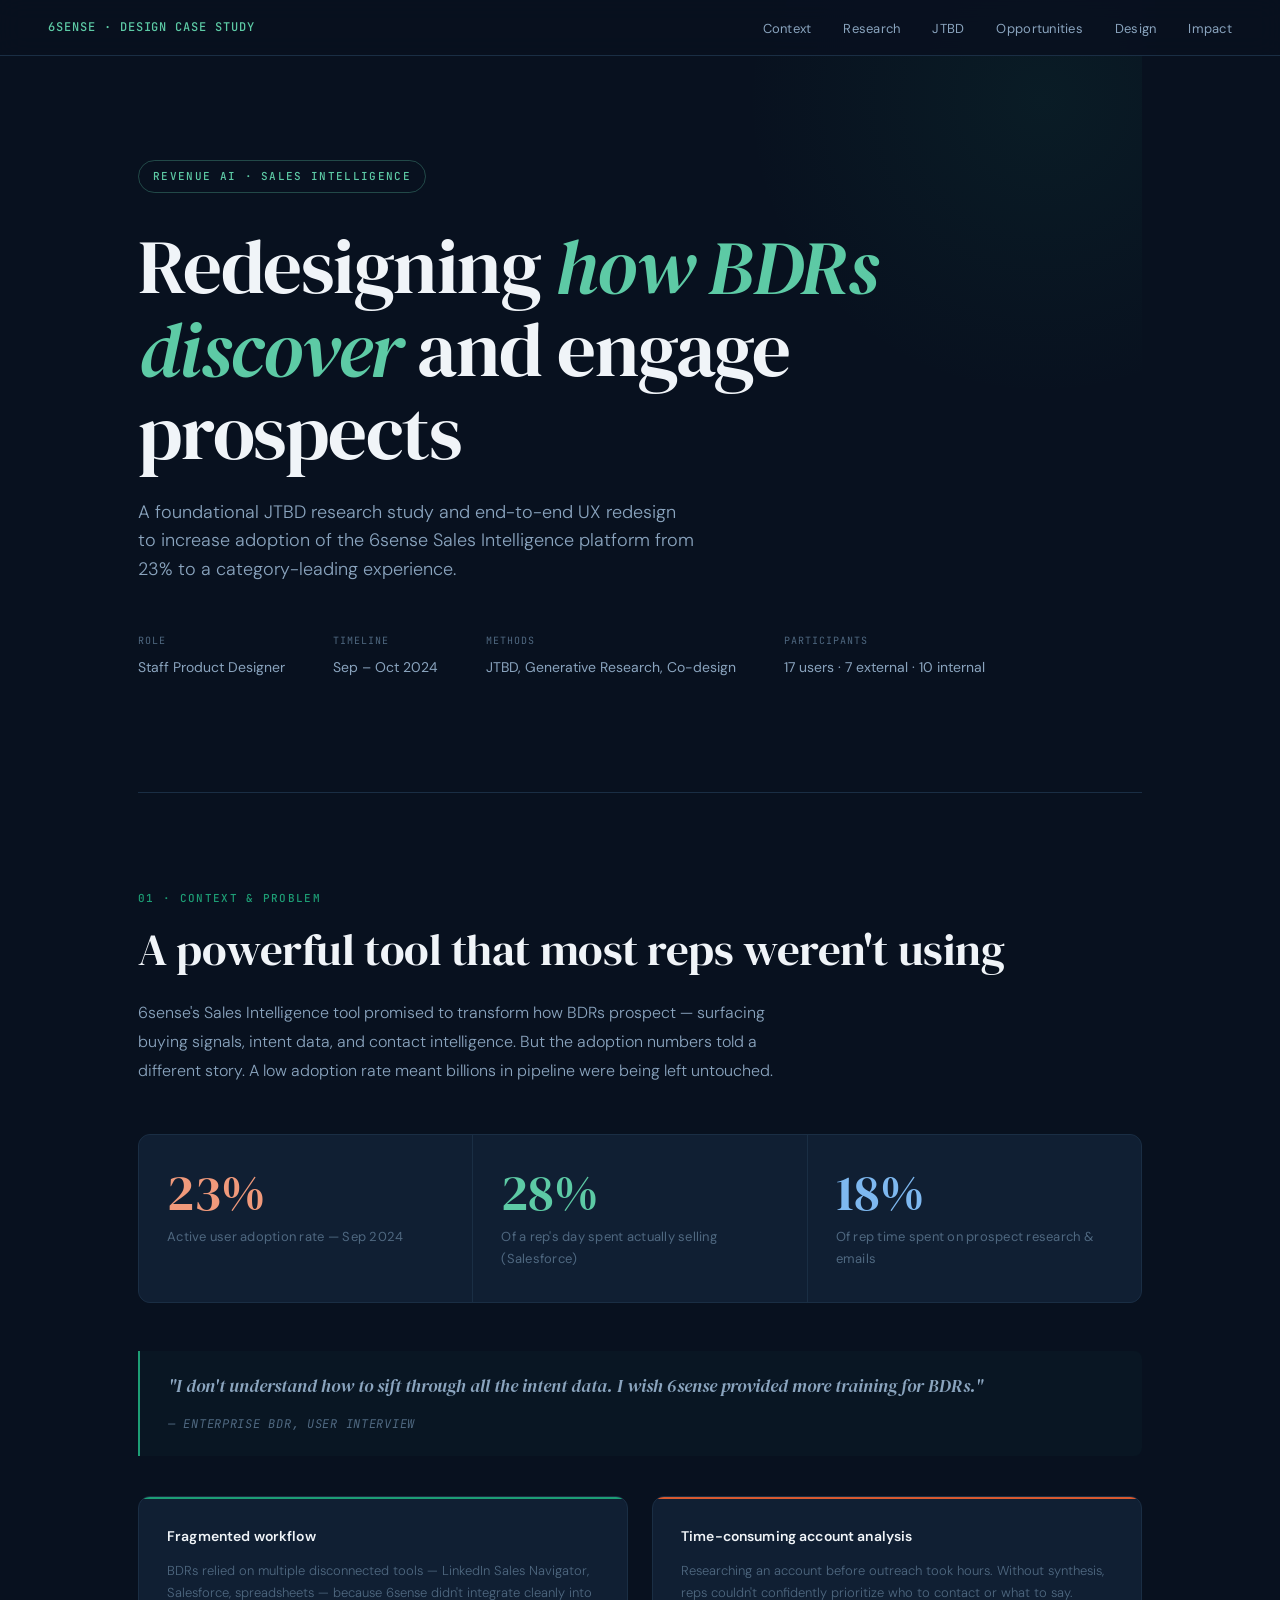
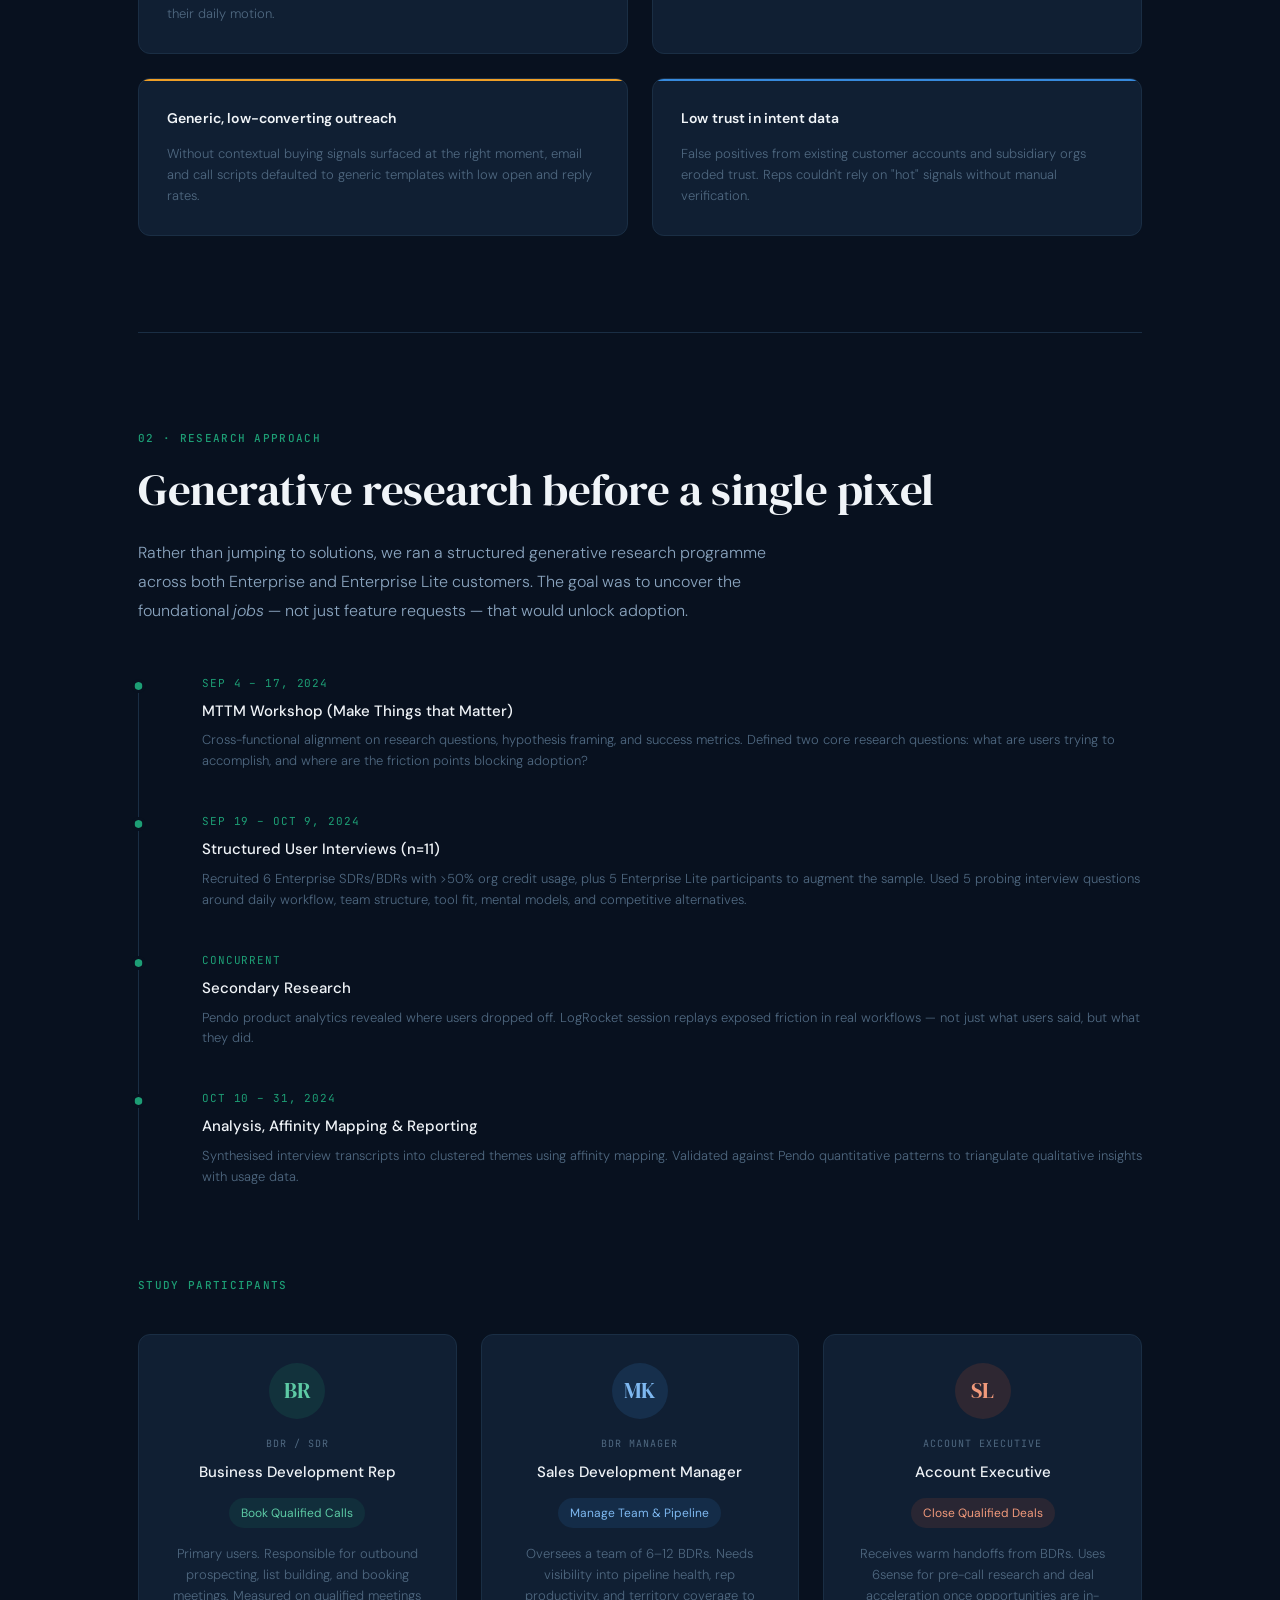
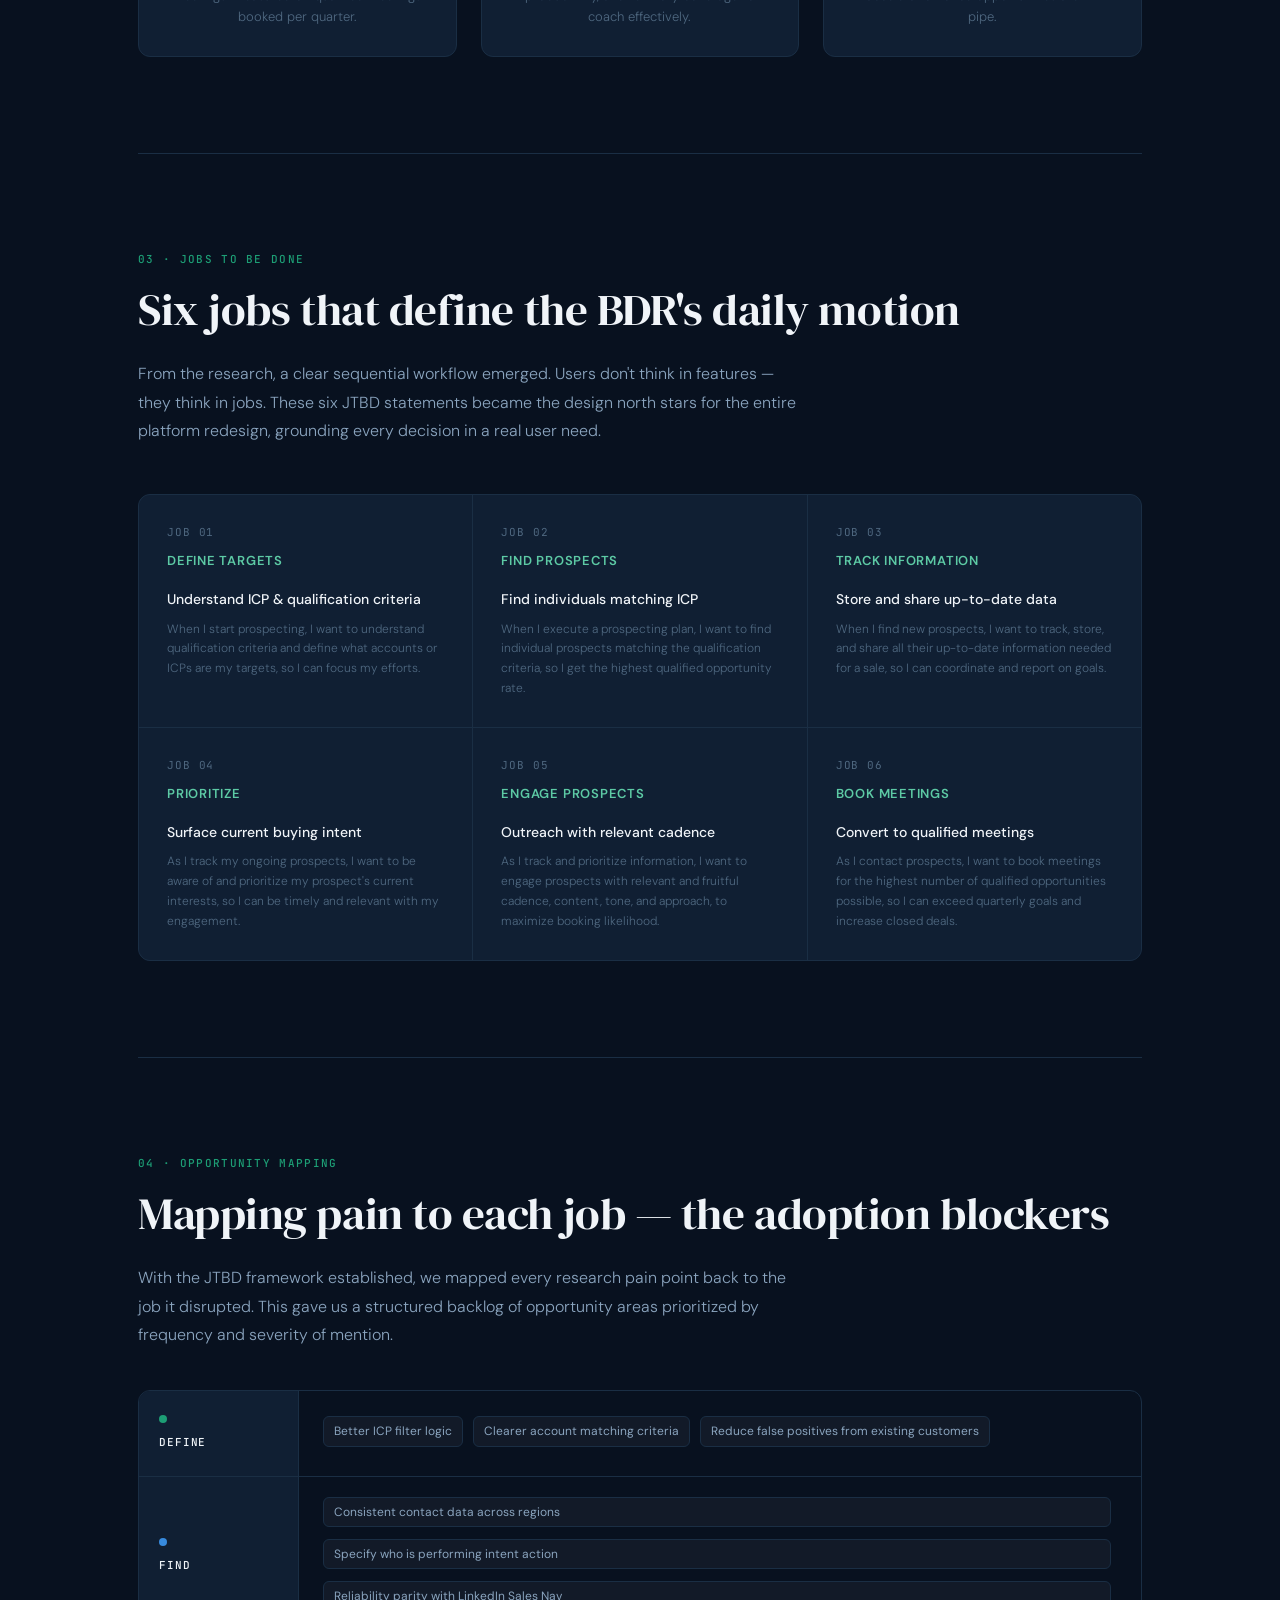
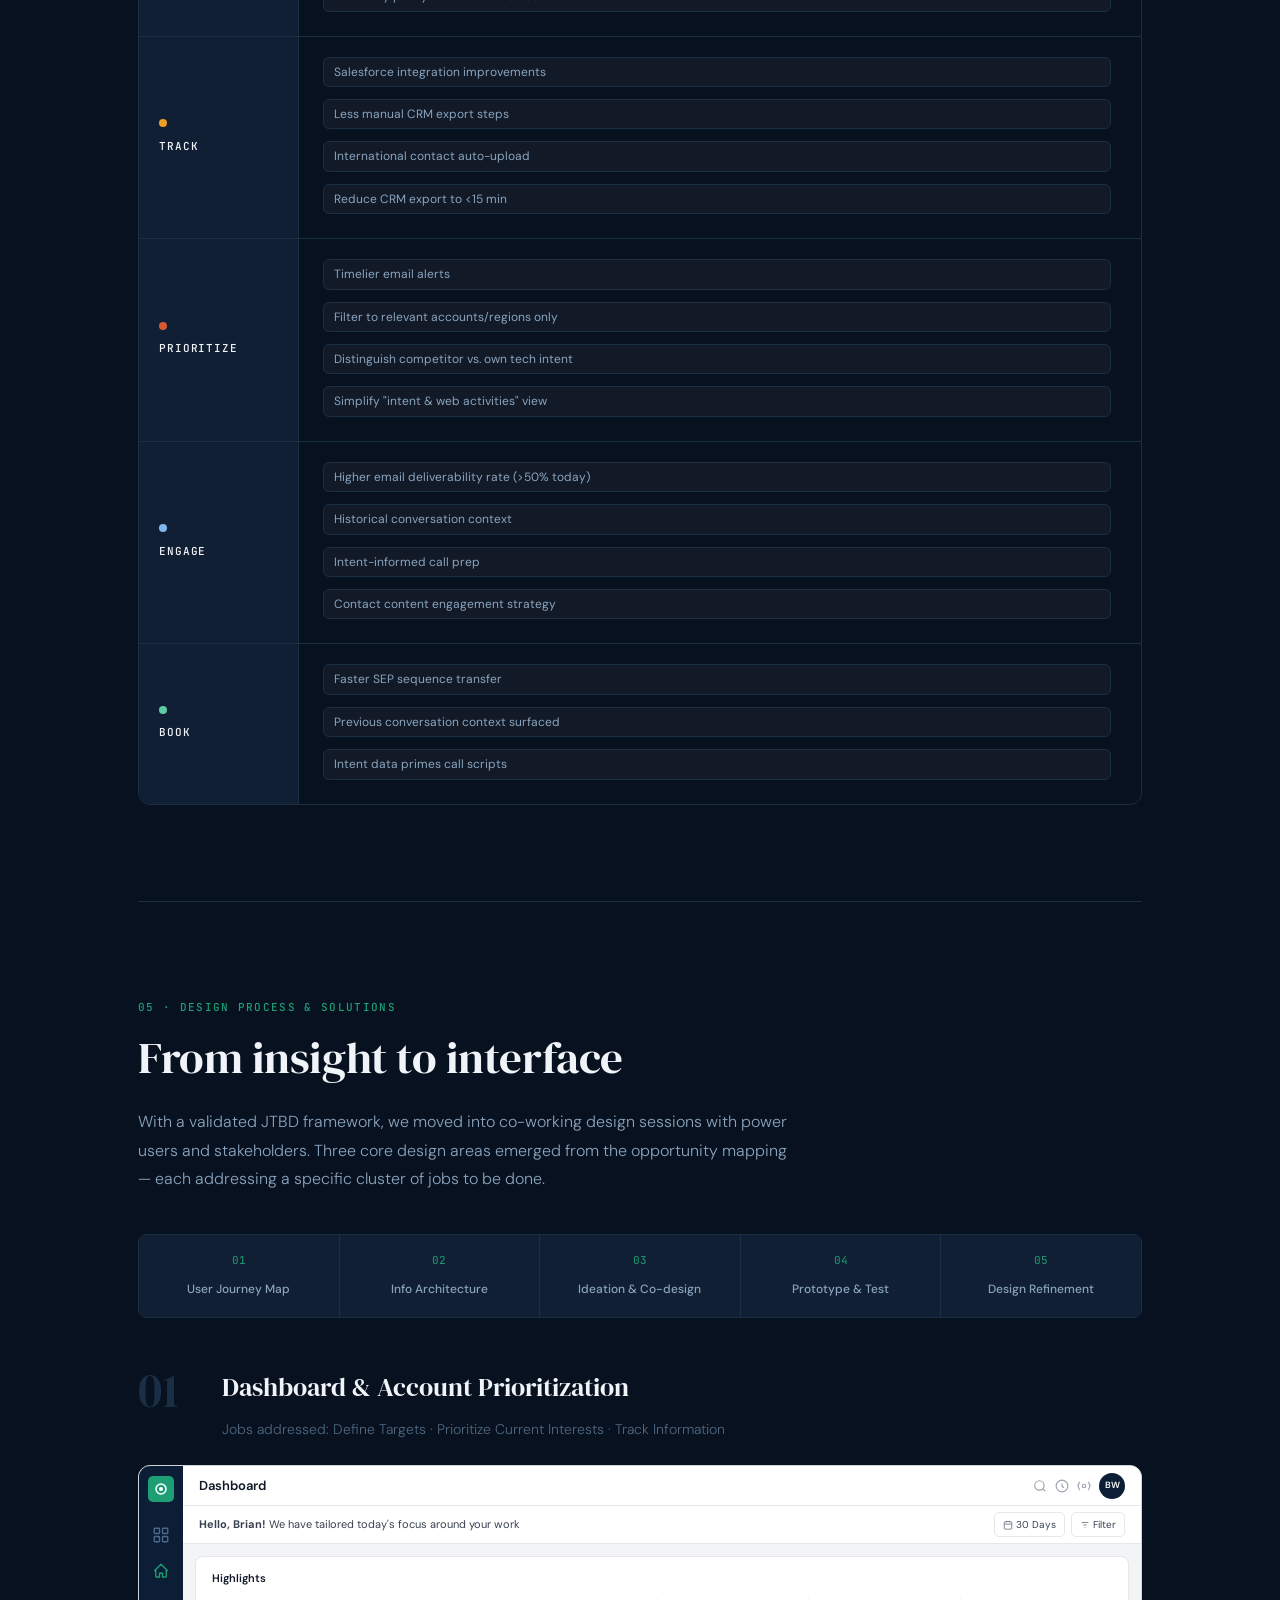
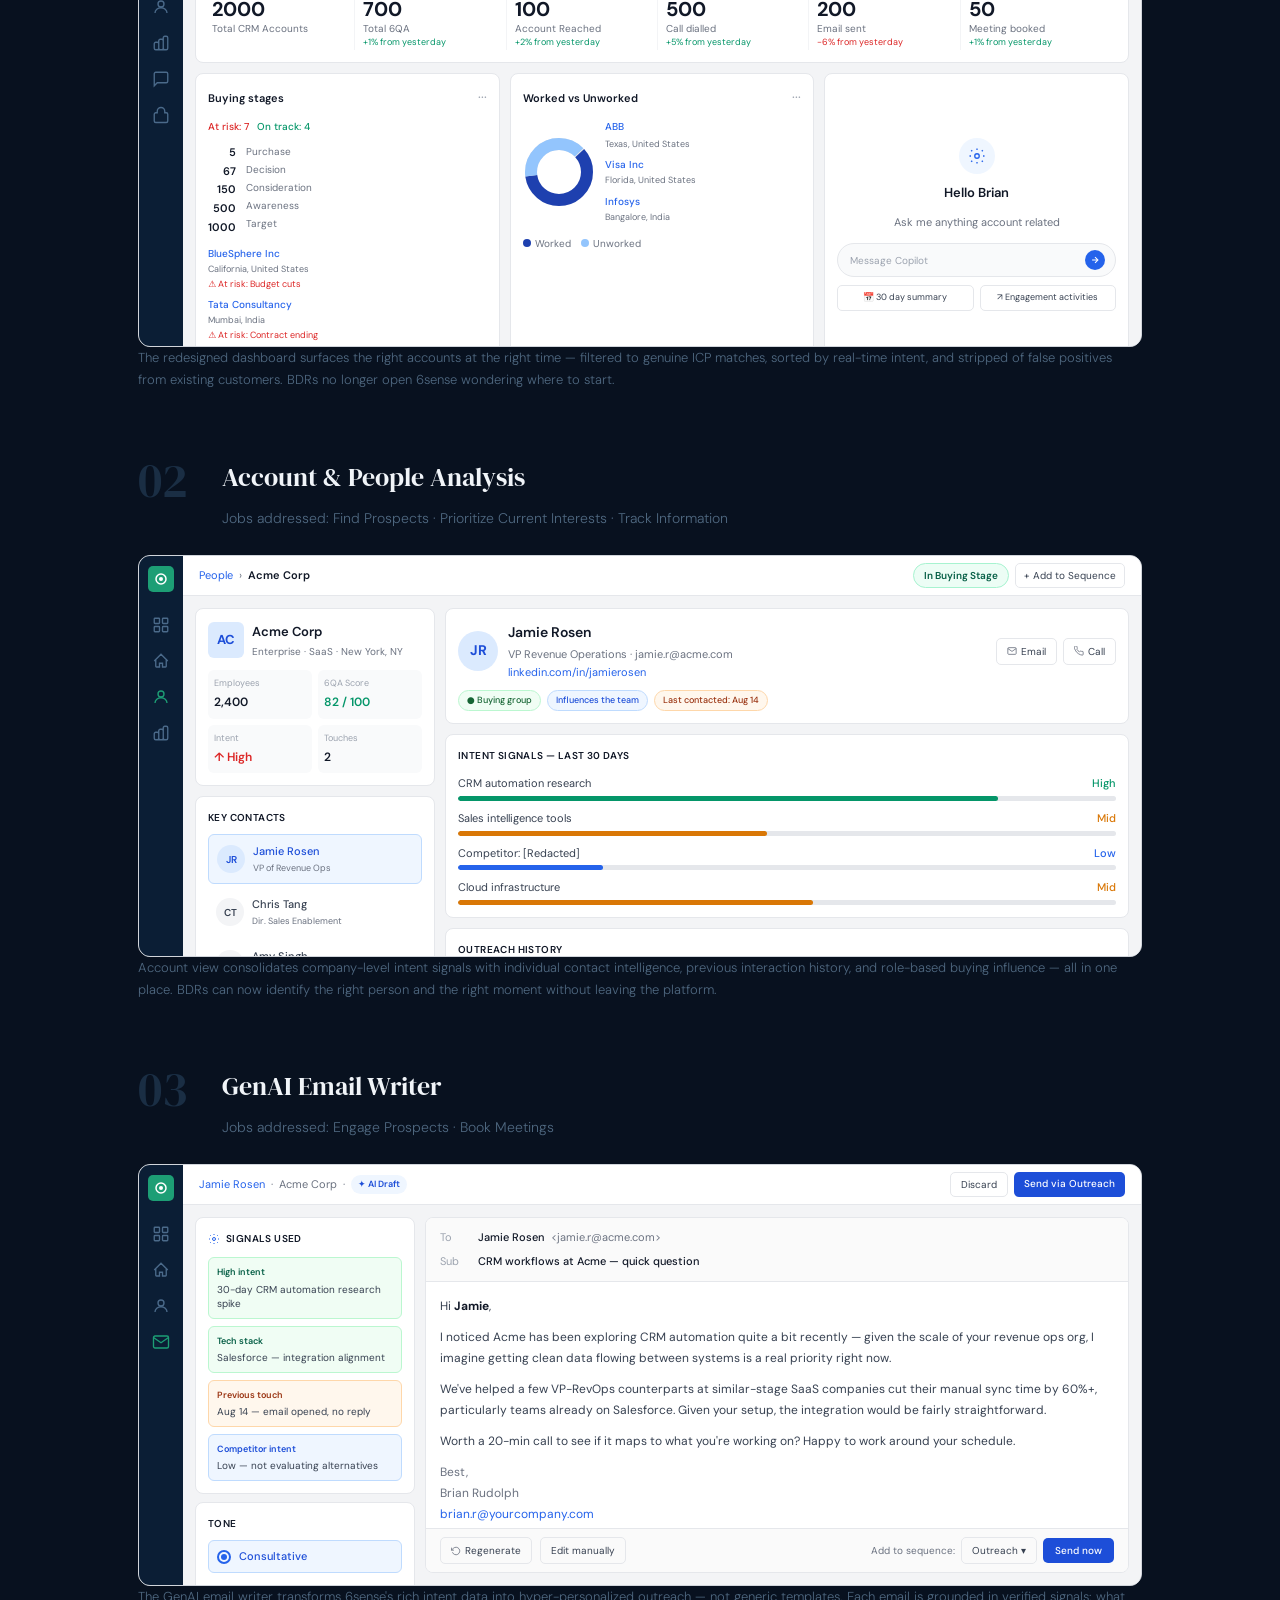
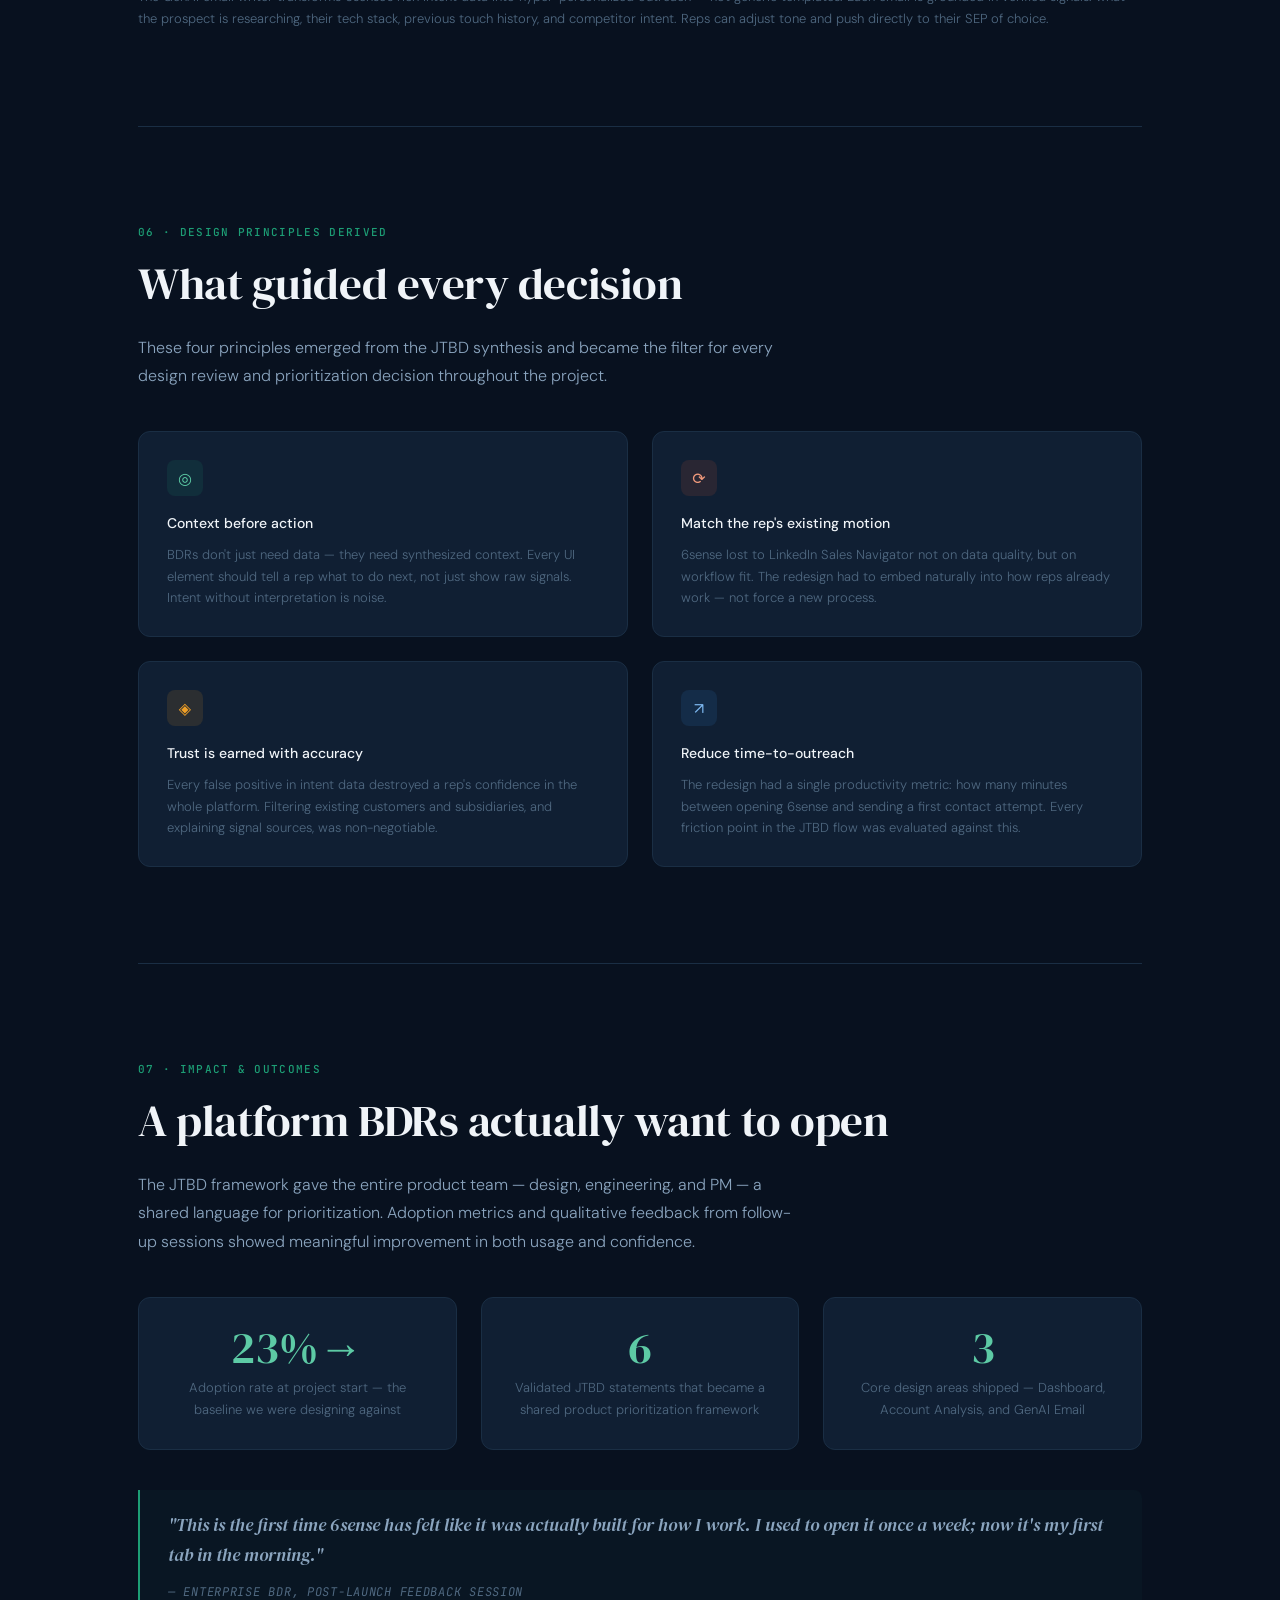
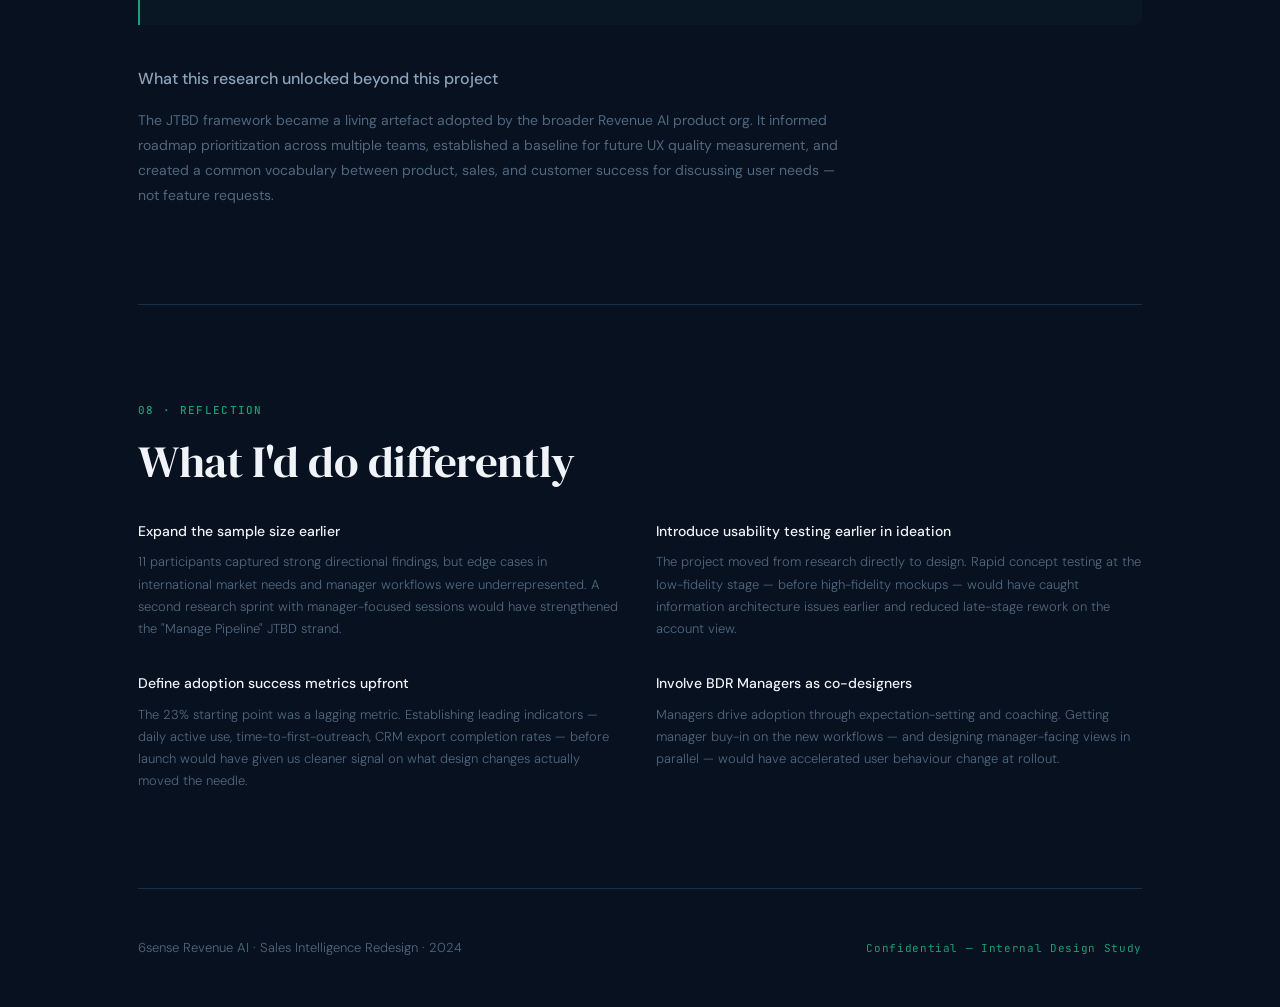
==== commit 10e1c36a: "Update 6sense_SI_case_study.html" ====
--- a/SourceFiles/6sense_SI_case_study.html
+++ b/SourceFiles/6sense_SI_case_study.html
@@ -919,7 +919,6 @@
                 <svg width="14" height="14" fill="none" viewBox="0 0 24 24" stroke="#9CA3AF" stroke-width="2"><circle cx="11" cy="11" r="8"/><path d="M21 21l-4.35-4.35"/></svg>
                 <svg width="14" height="14" fill="none" viewBox="0 0 24 24" stroke="#9CA3AF" stroke-width="2"><circle cx="12" cy="12" r="10"/><path d="M12 8v4l3 3"/></svg>
                 <svg width="14" height="14" fill="none" viewBox="0 0 24 24" stroke="#9CA3AF" stroke-width="2"><circle cx="12" cy="12" r="3"/><path d="M19.07 4.93a10 10 0 010 14.14M4.93 4.93a10 10 0 000 14.14"/></svg>
-                <div style="border:1px solid #E5E7EB;border-radius:5px;padding:3px 8px;font-size:10px;color:#374151;display:flex;align-items:center;gap:4px;">Select Product <span style="color:#9CA3AF;">▾</span></div>
                 <div style="width:26px;height:26px;background:#0B1E35;border-radius:50%;display:flex;align-items:center;justify-content:center;font-size:9px;color:#fff;font-weight:600;">BW</div>
               </div>
             </div>
